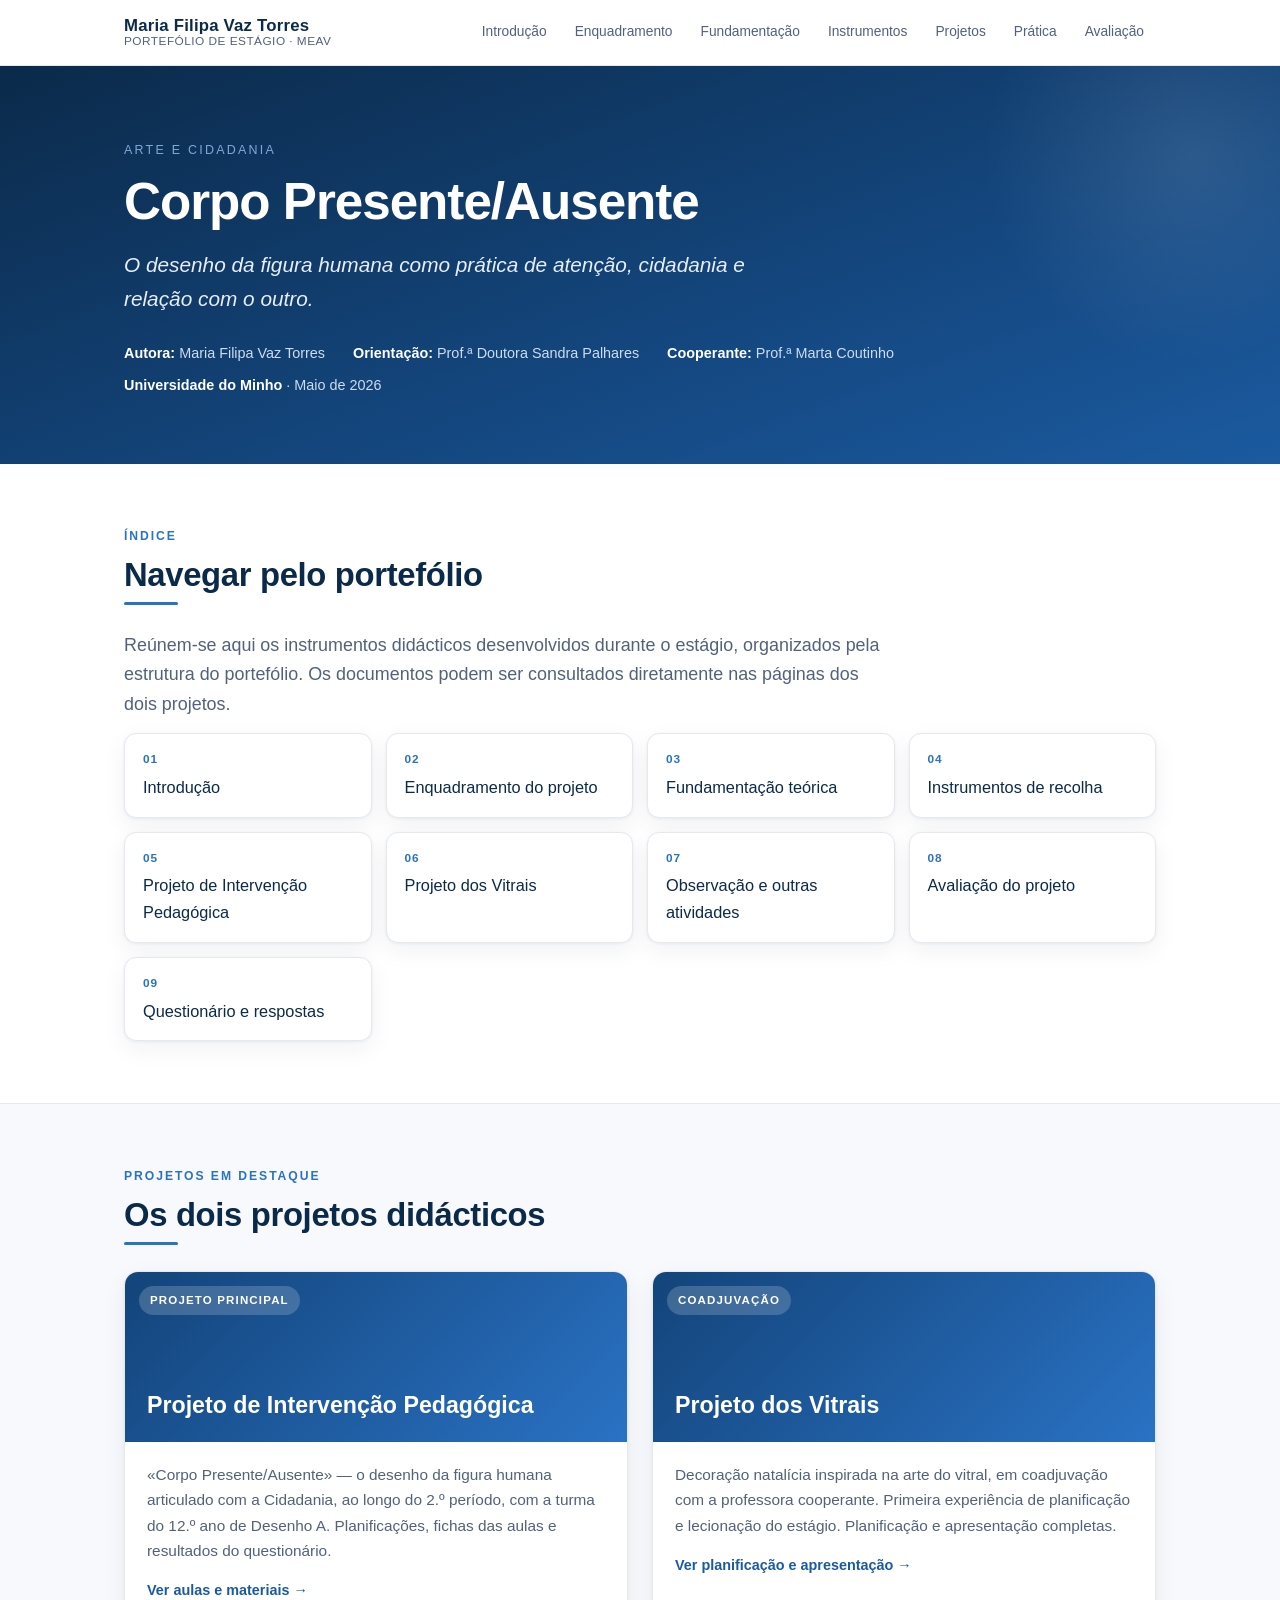
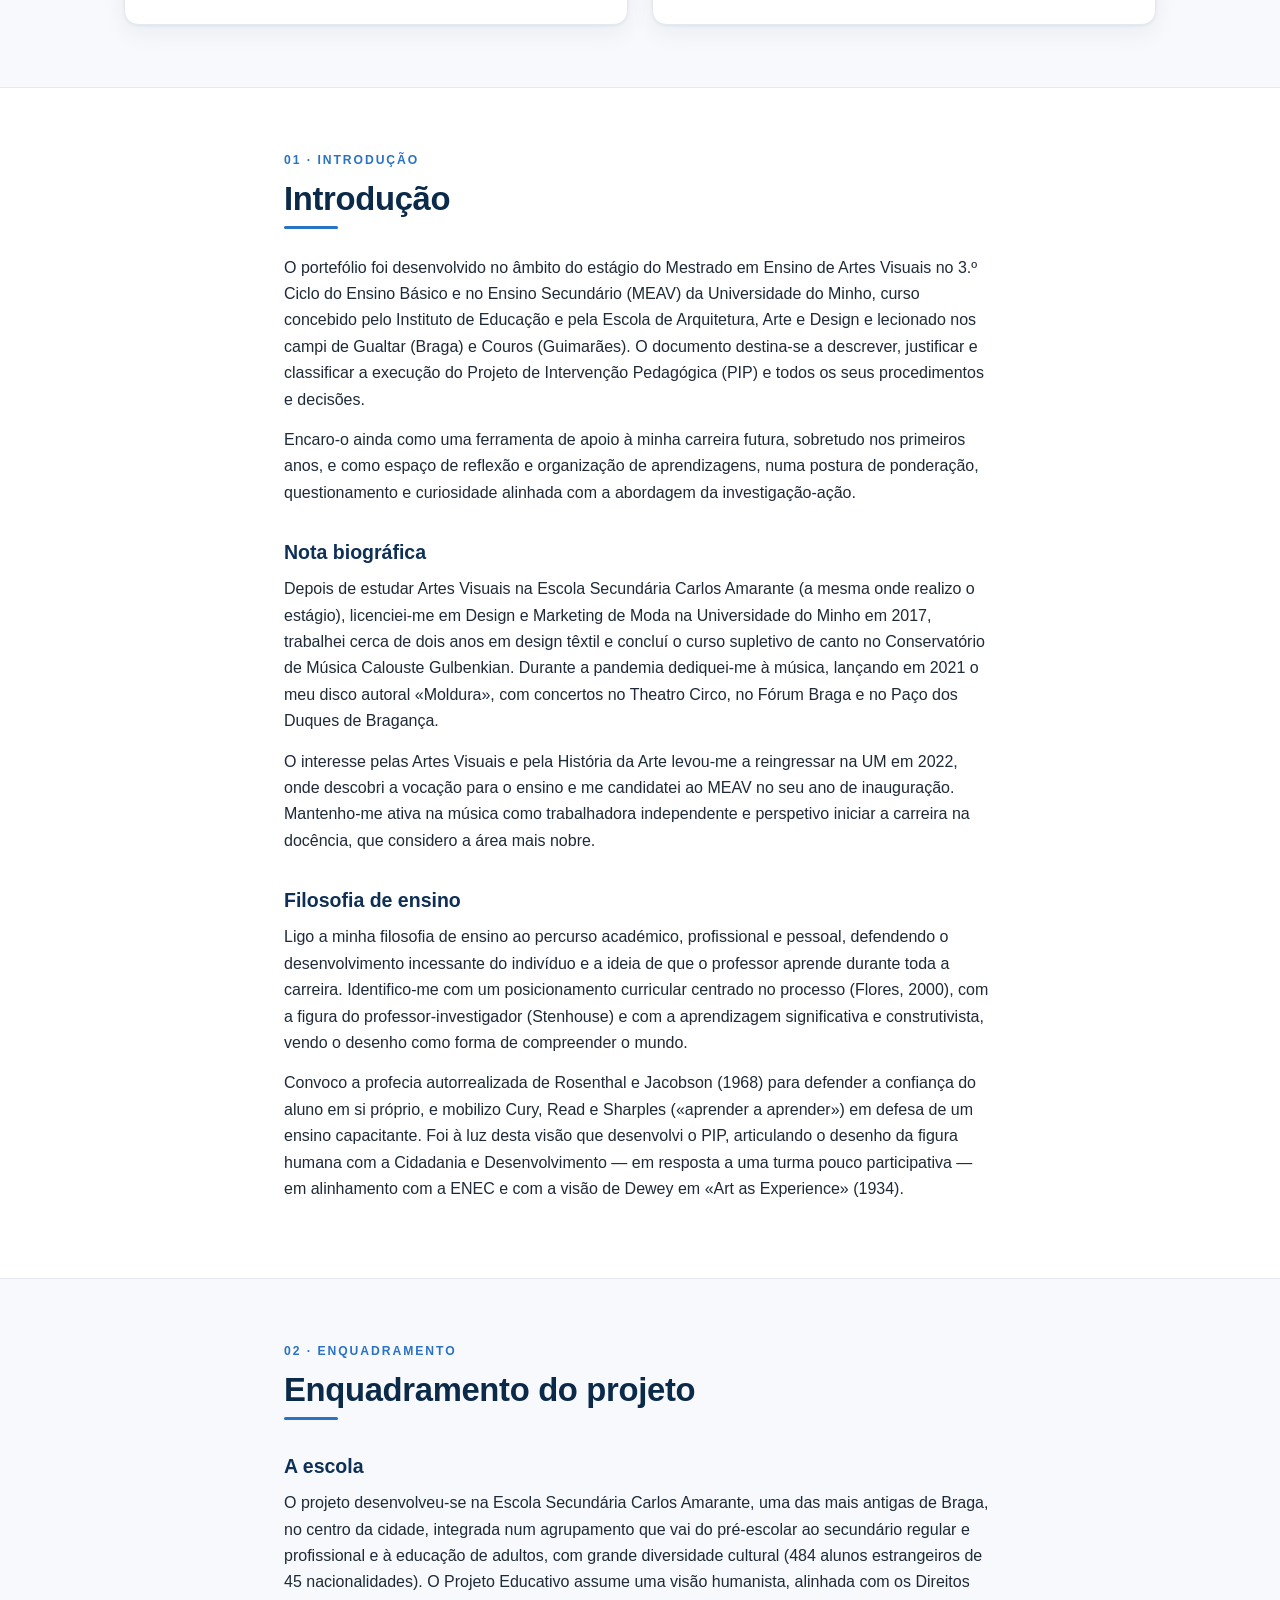
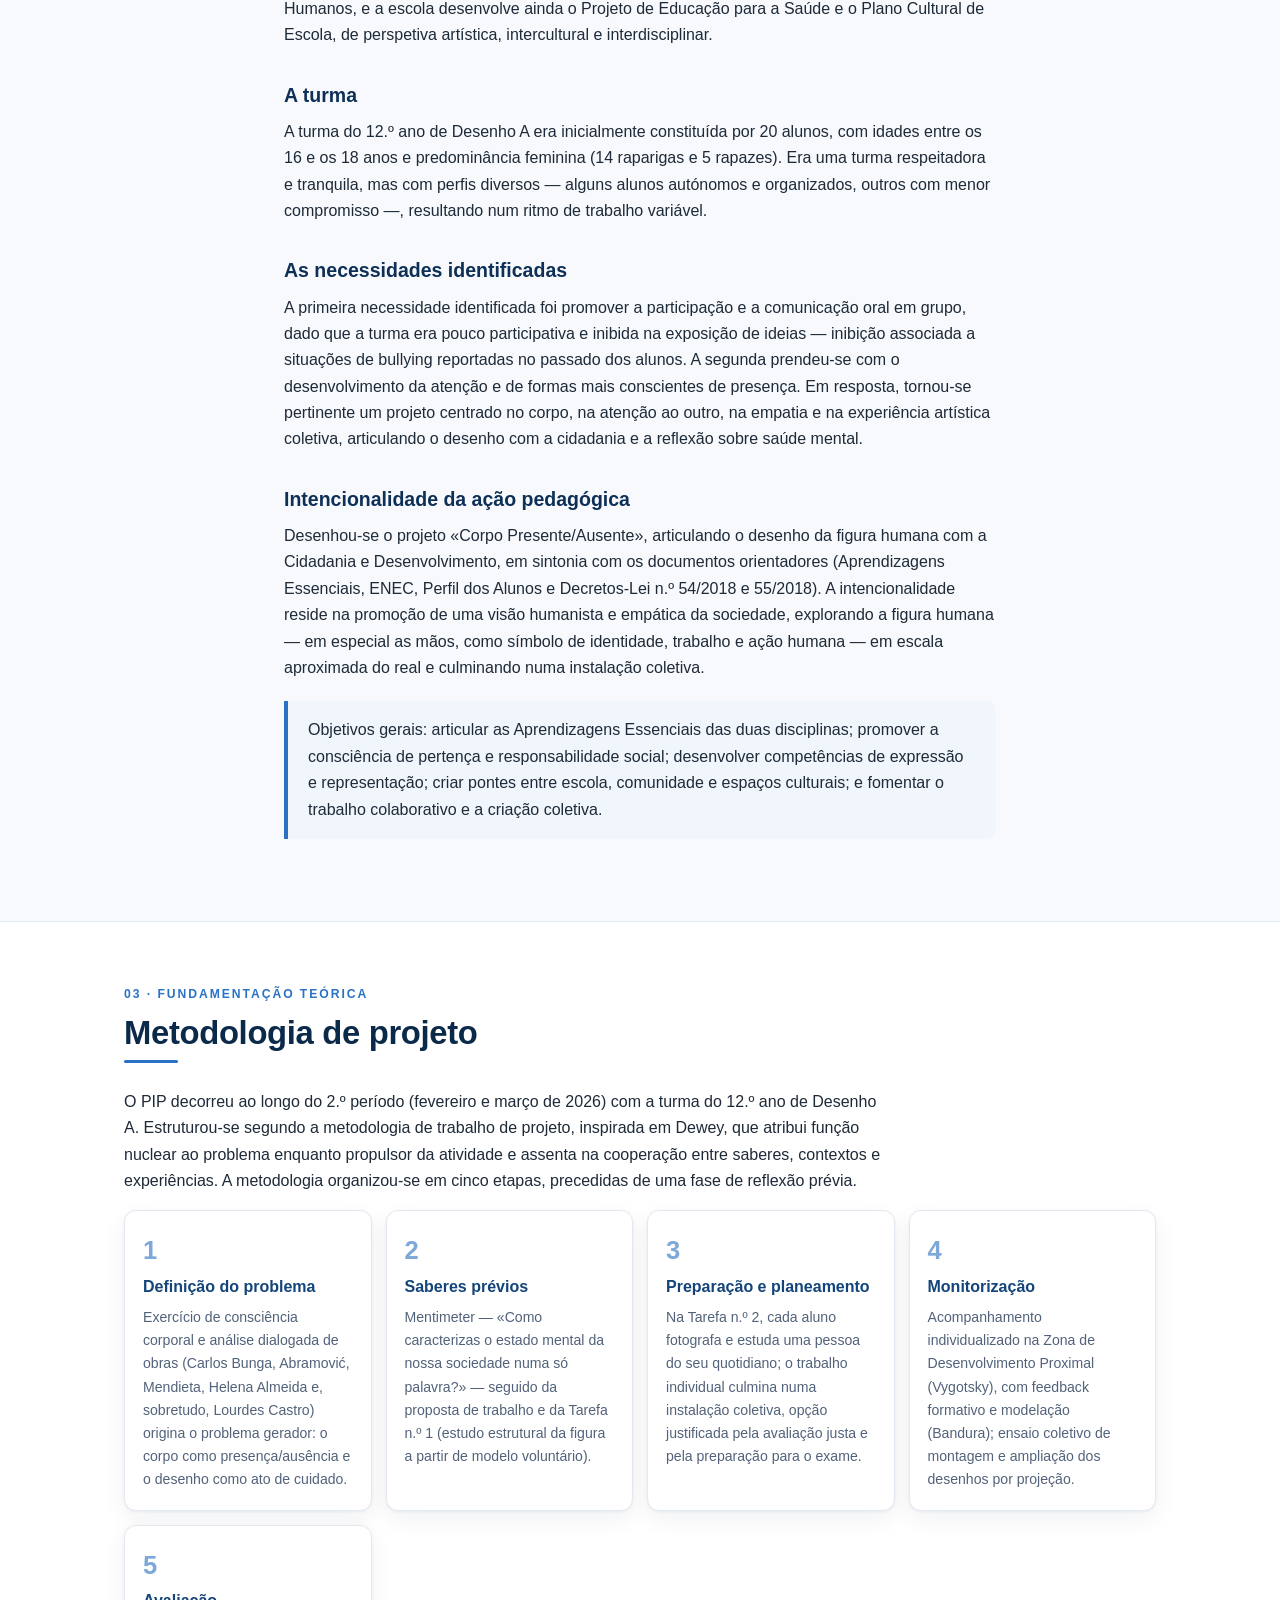
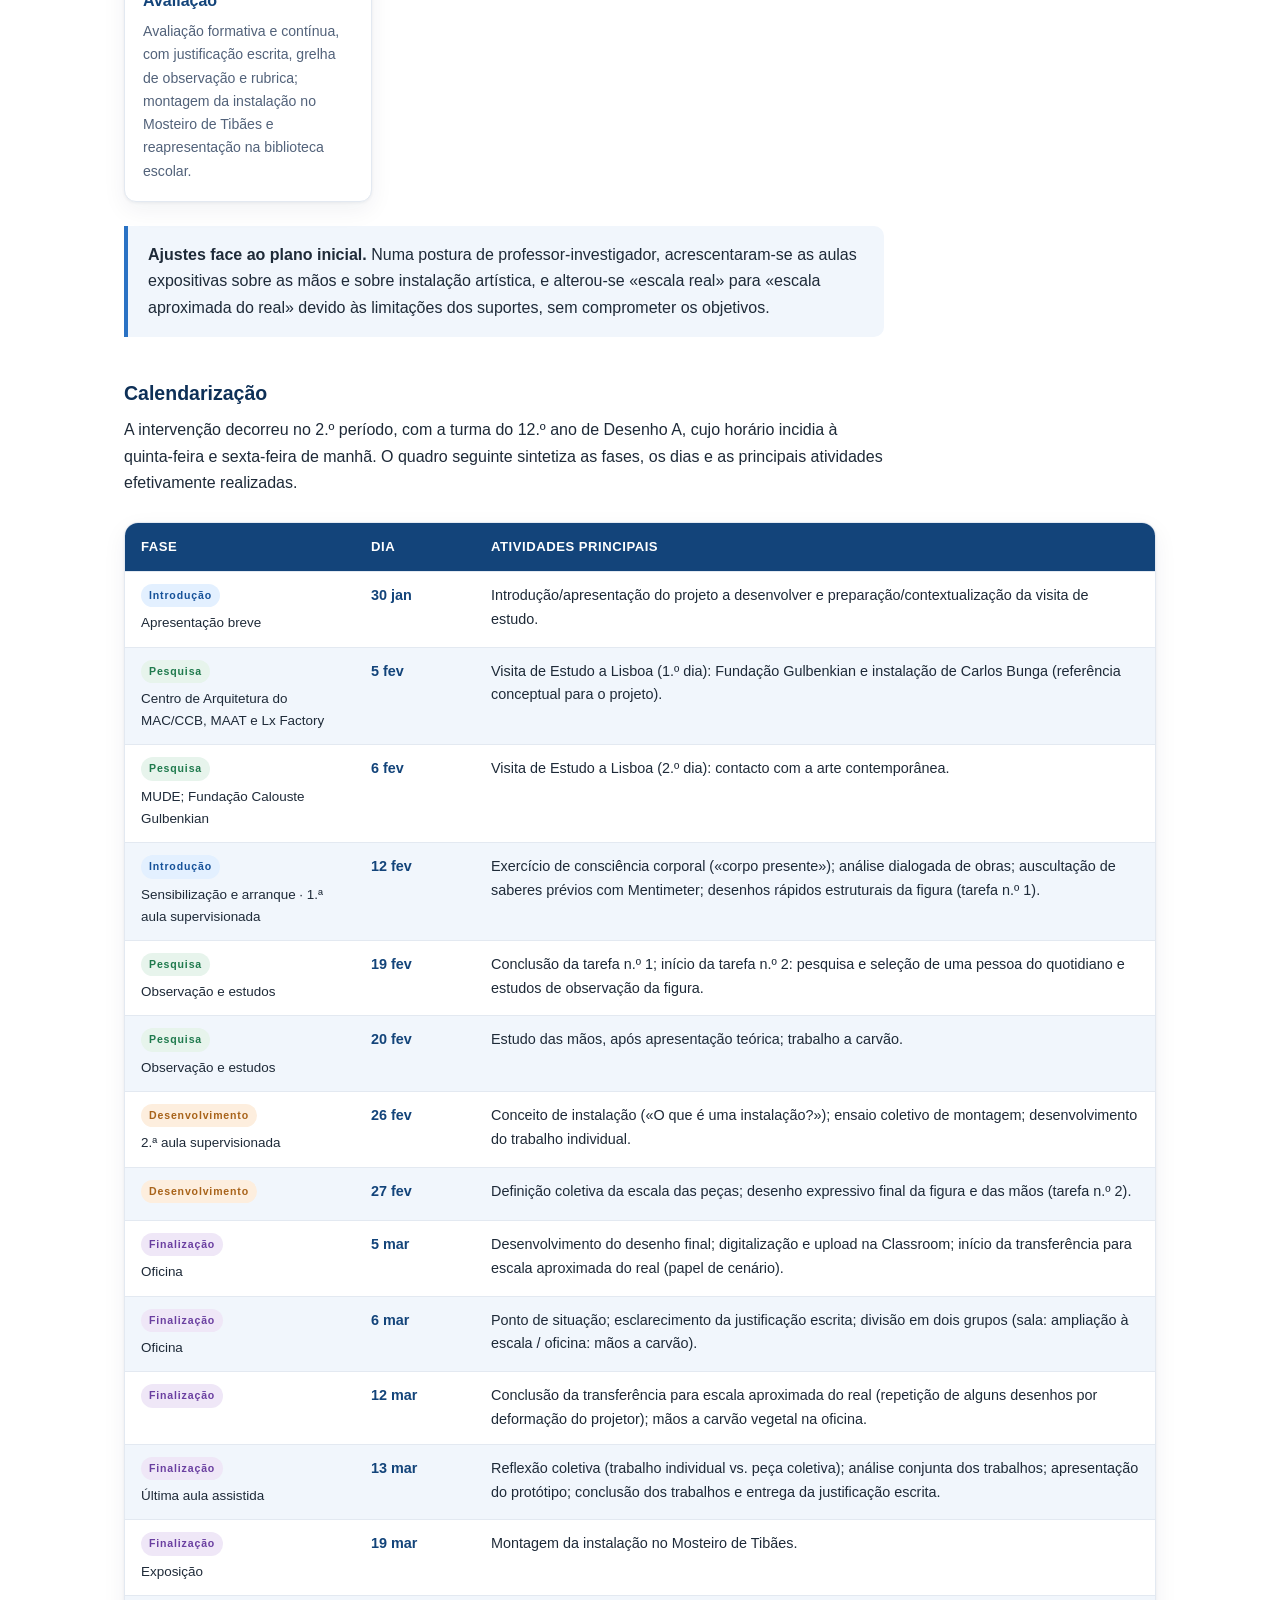
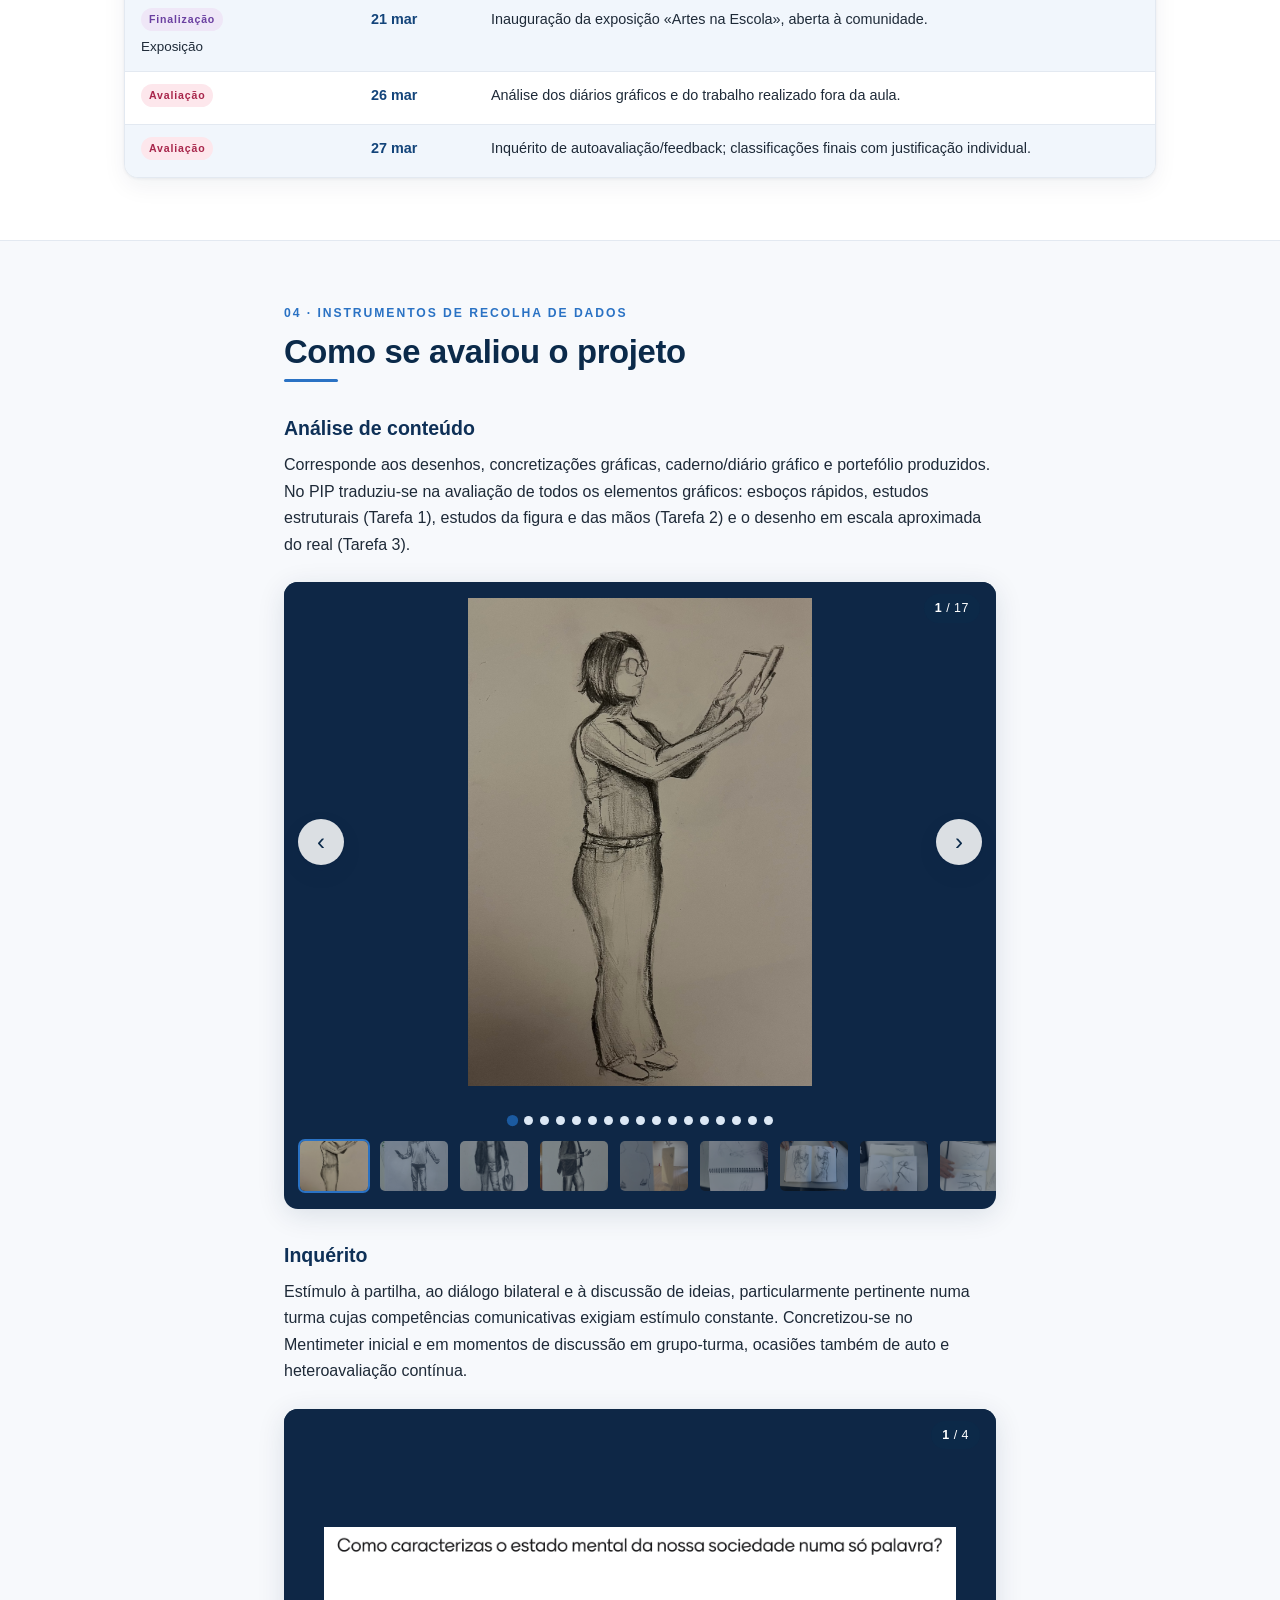
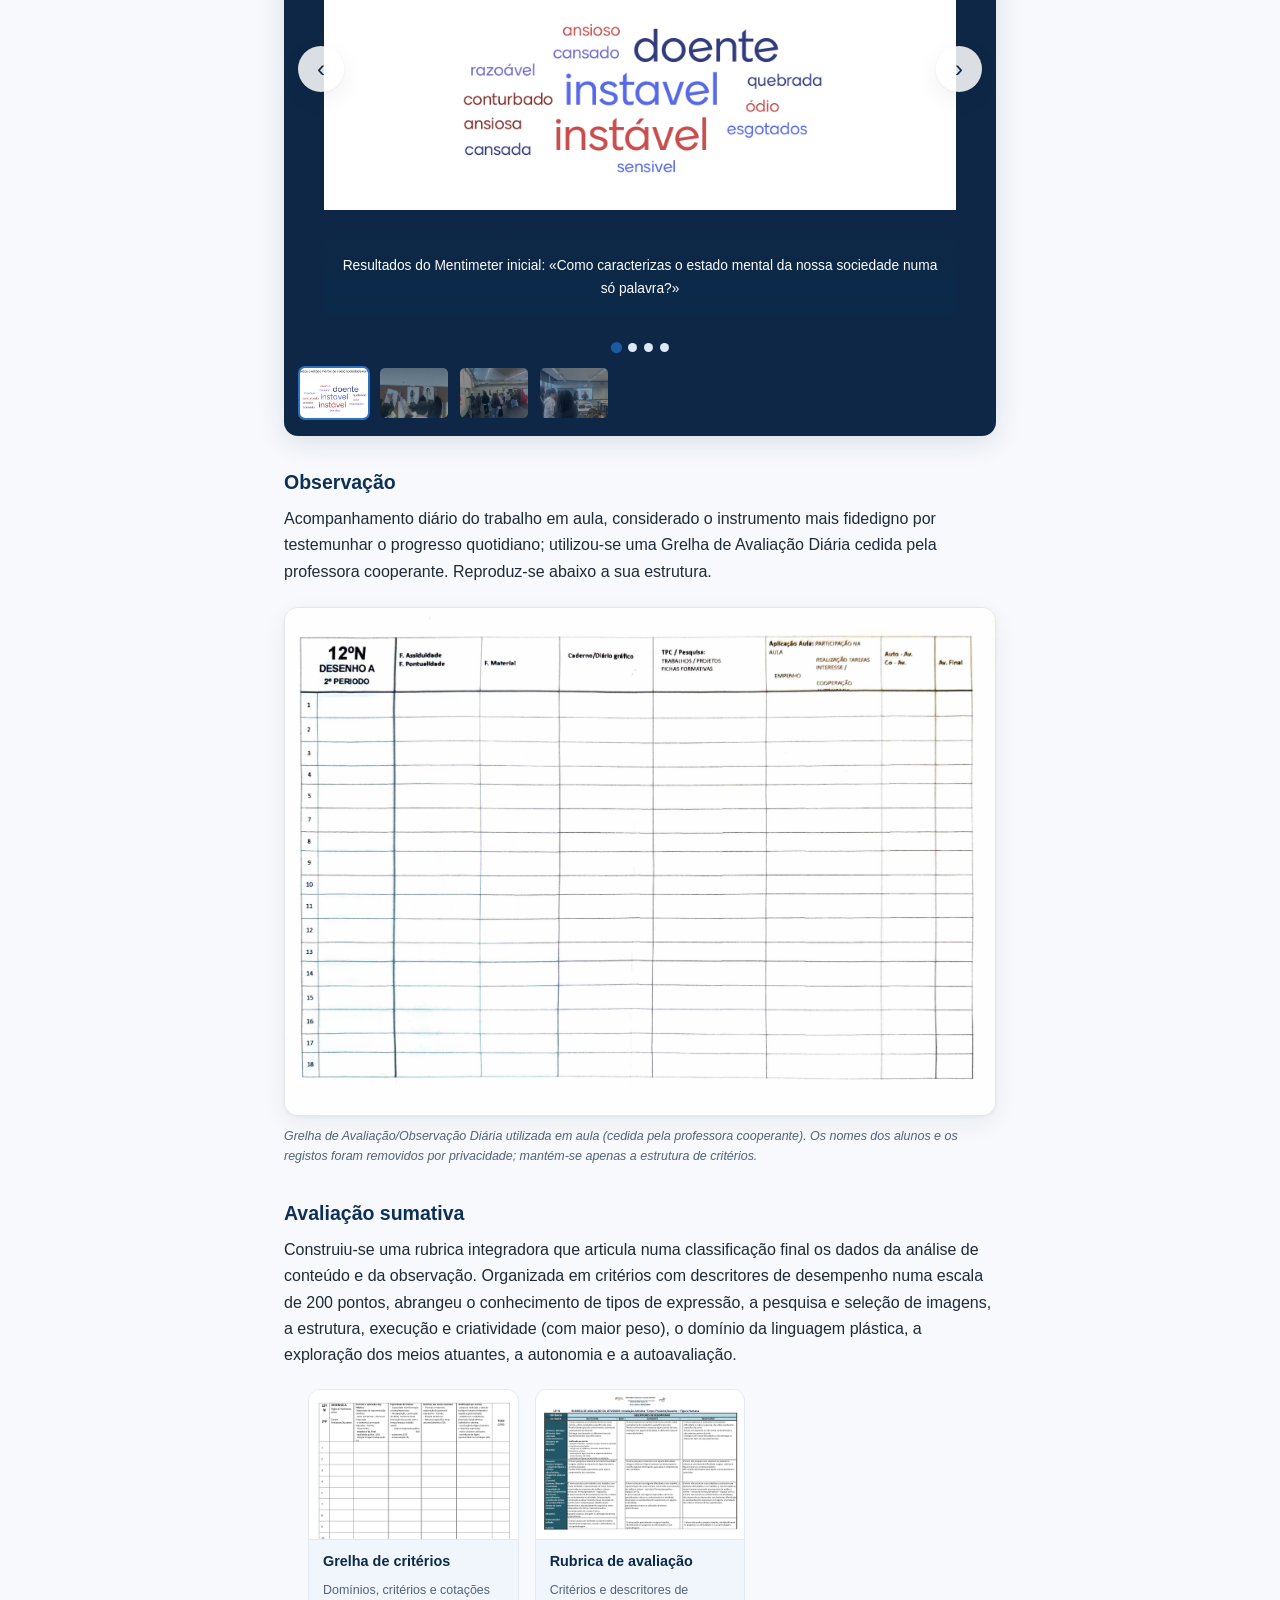
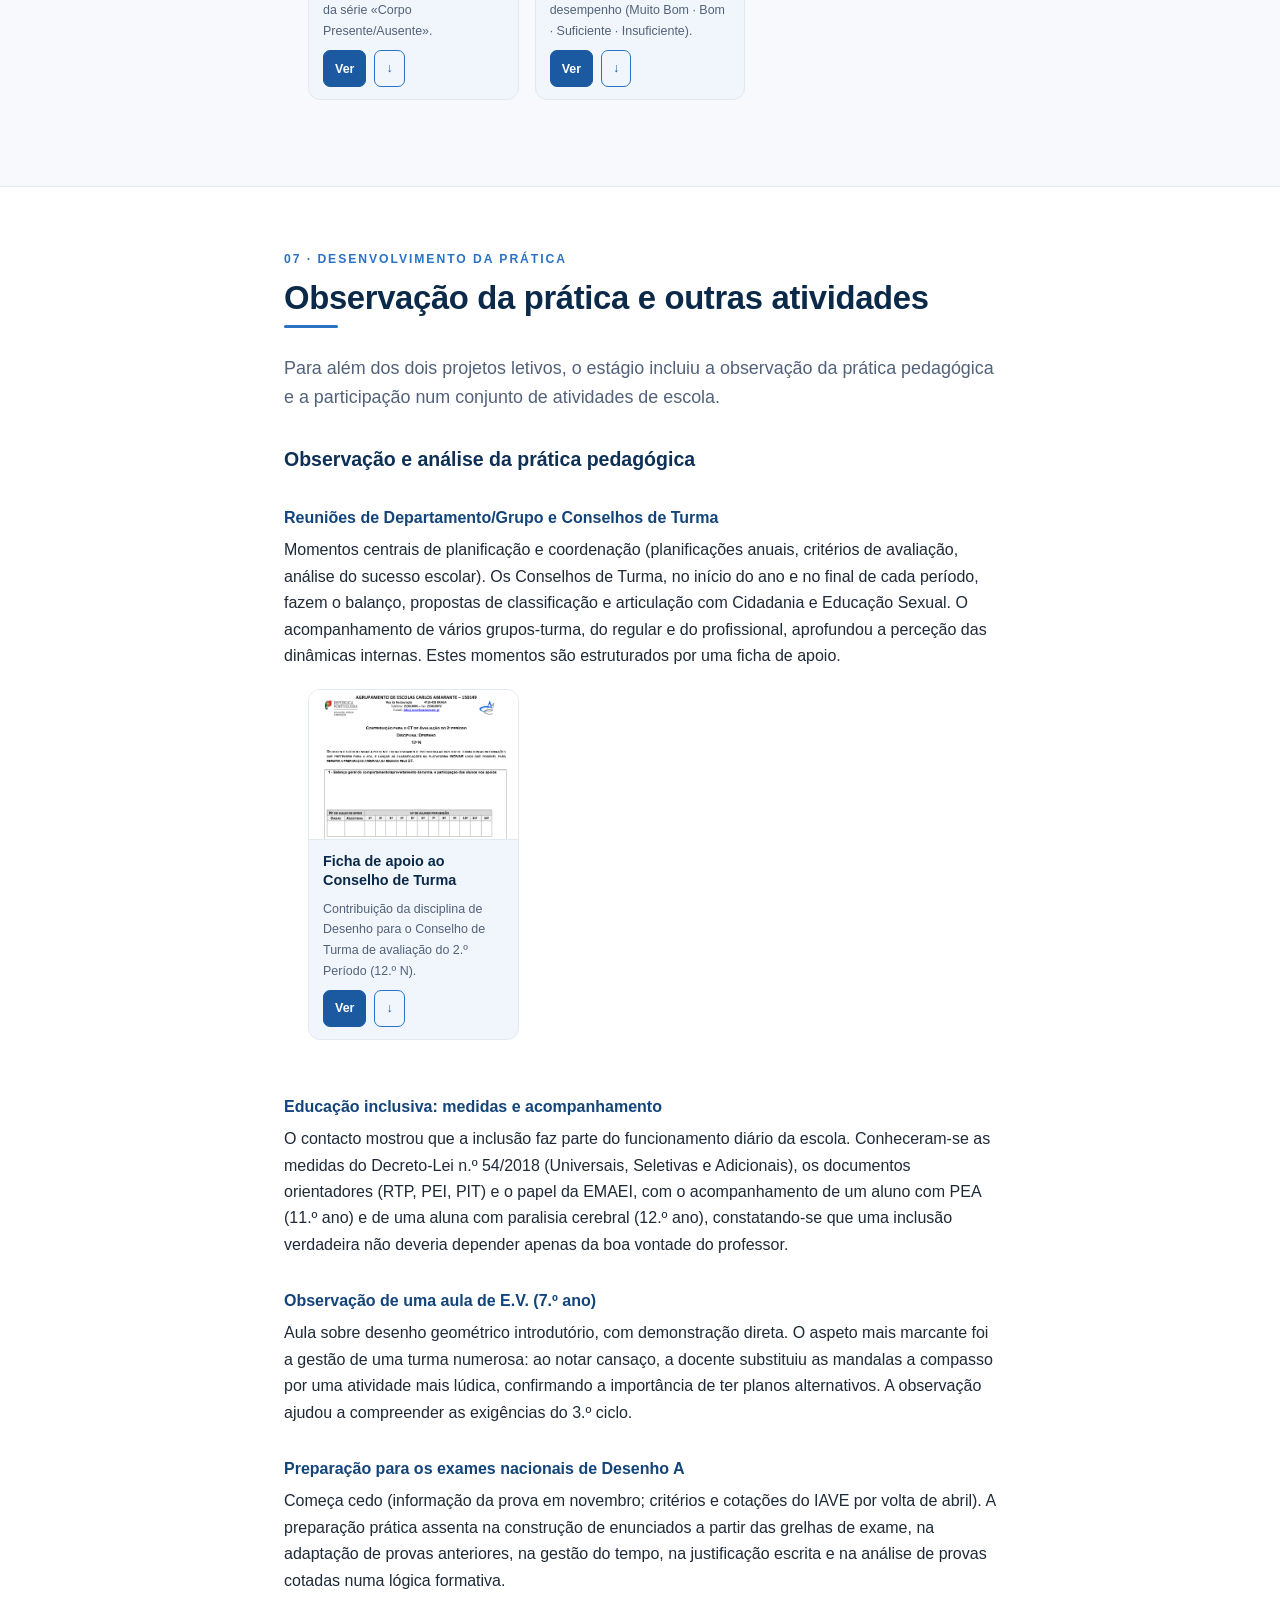
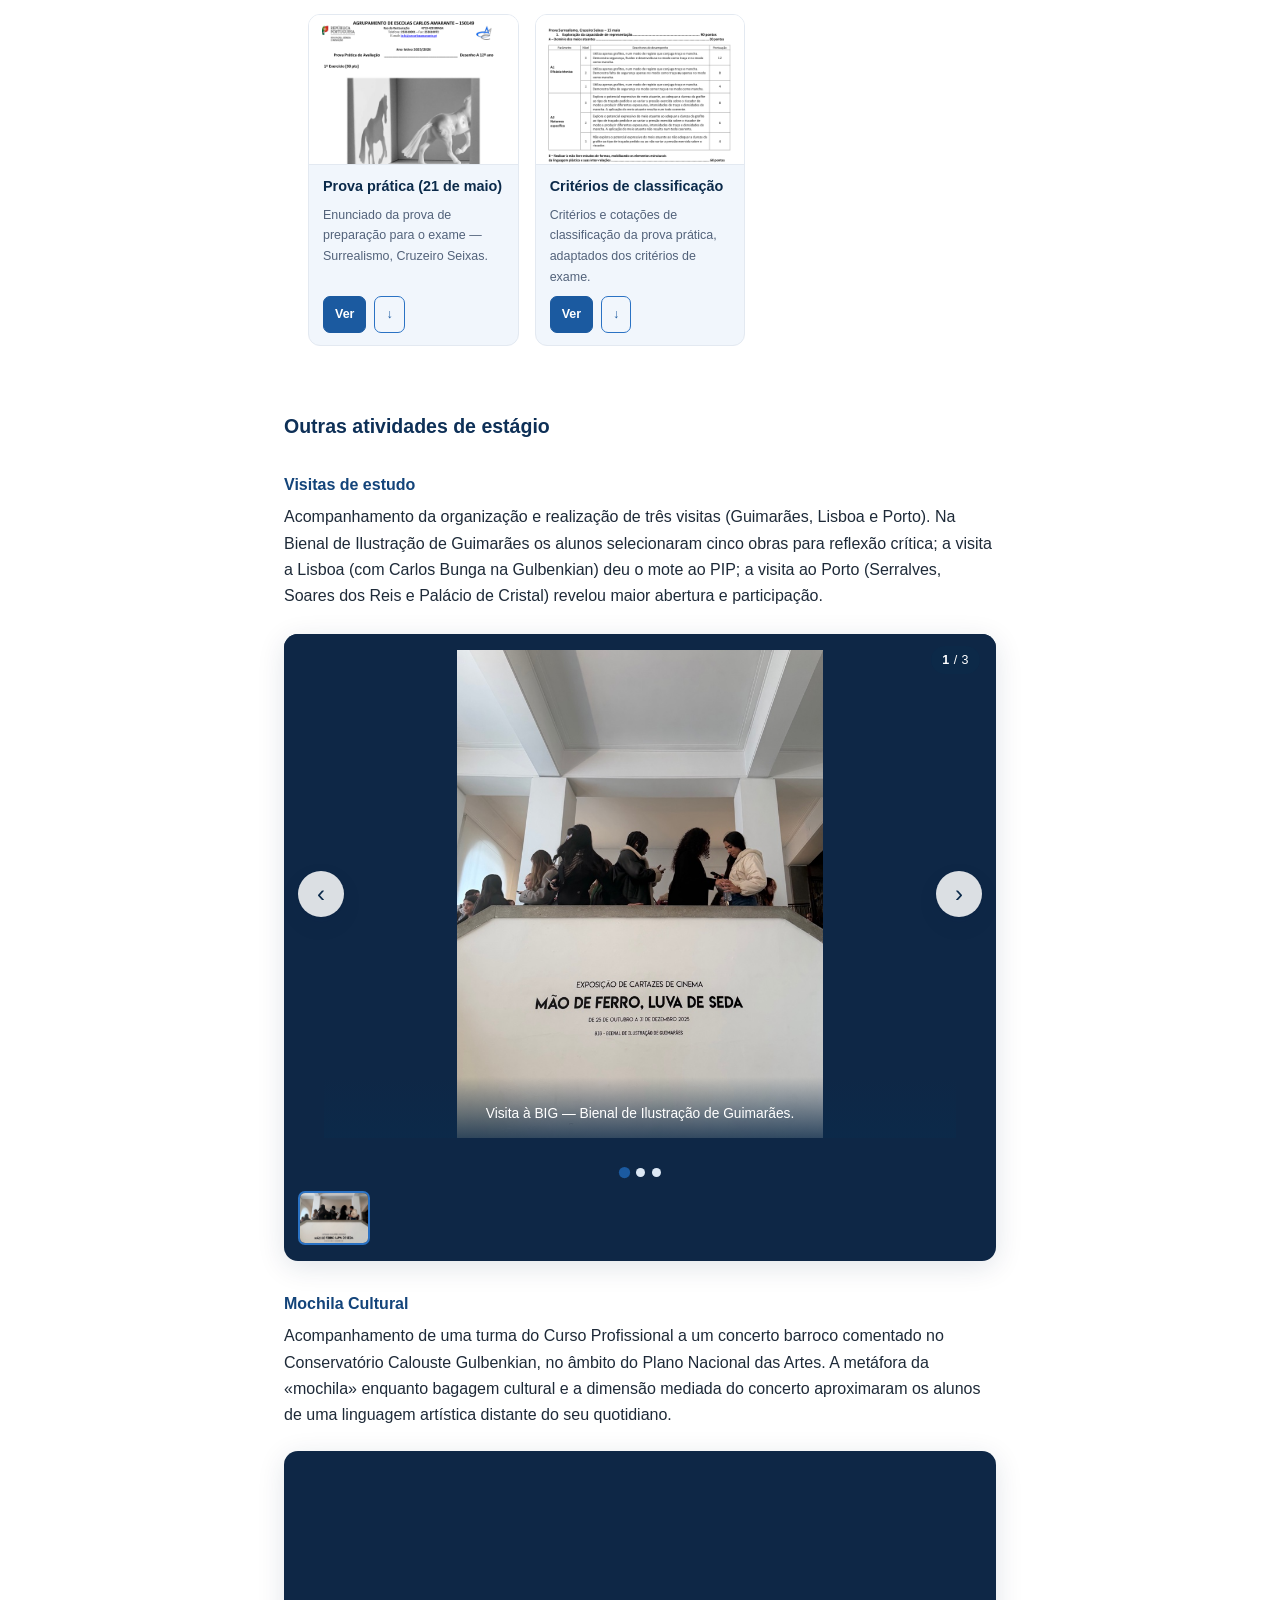
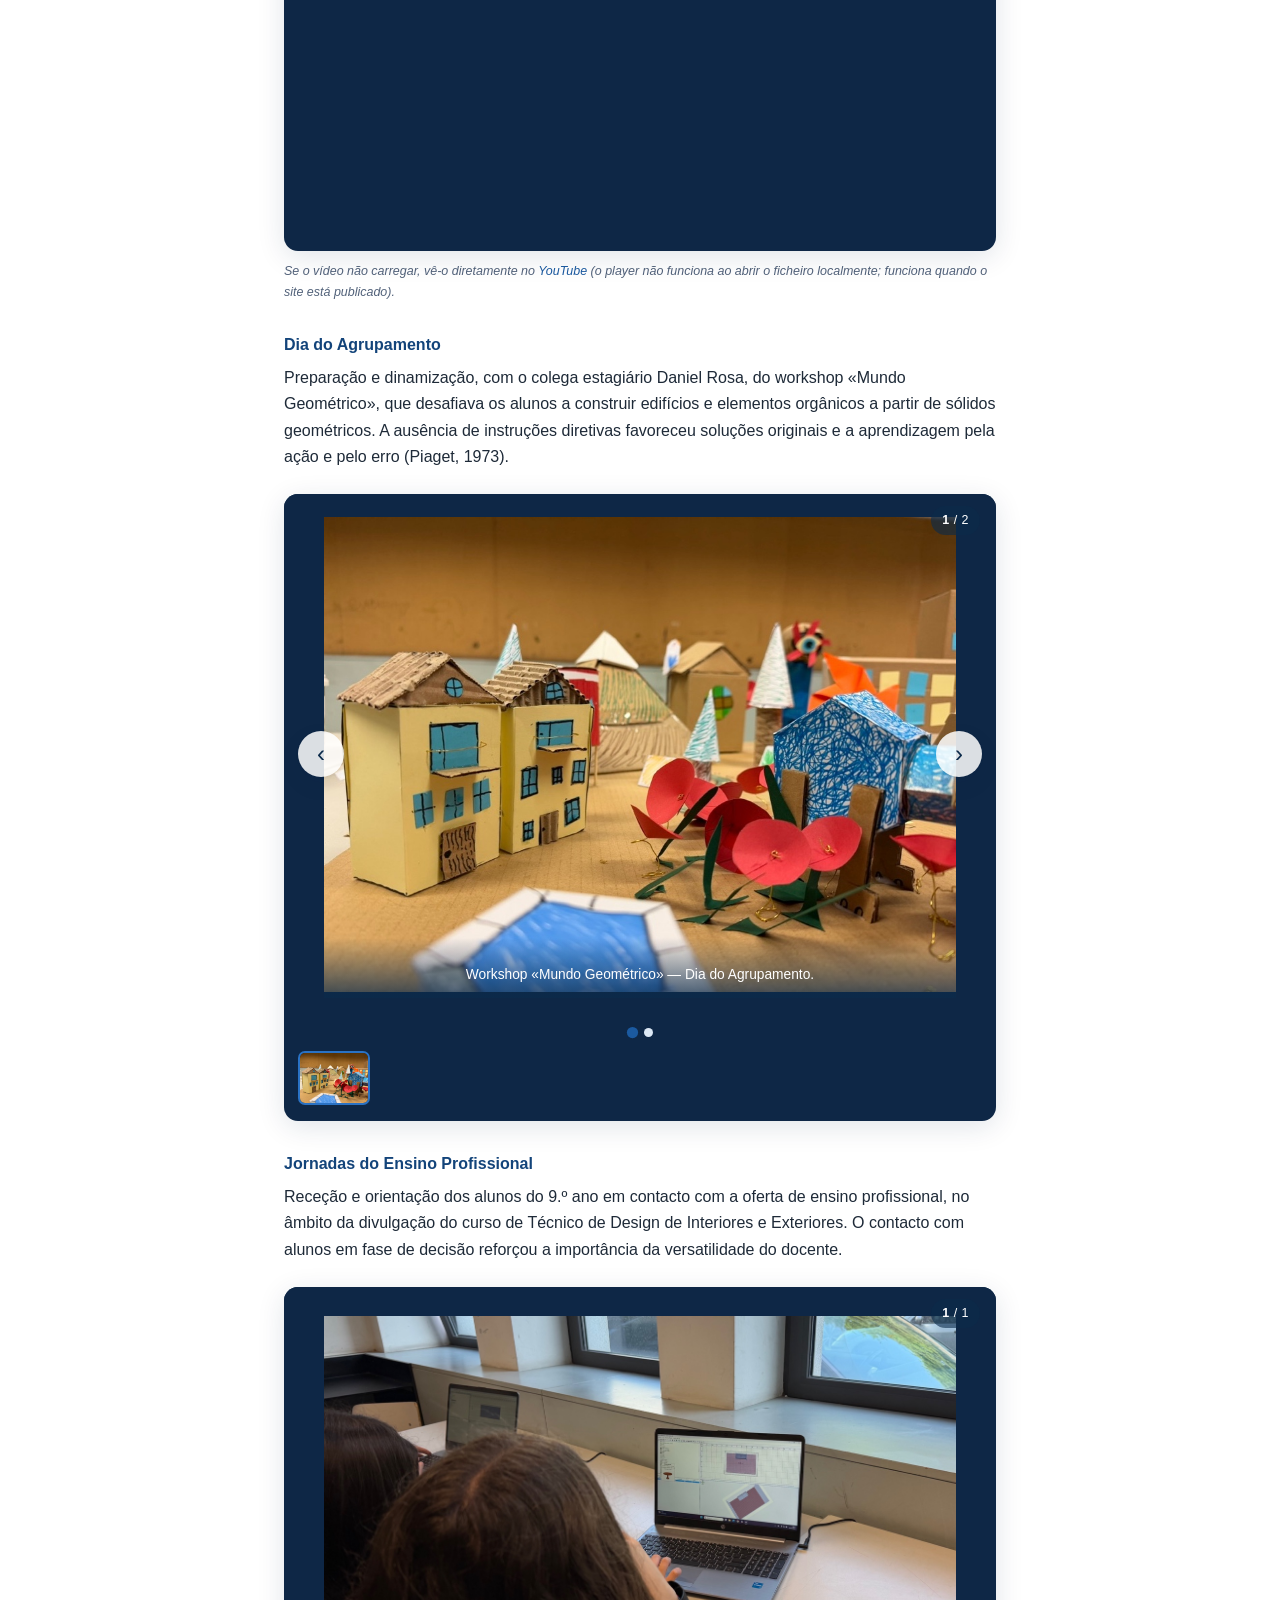
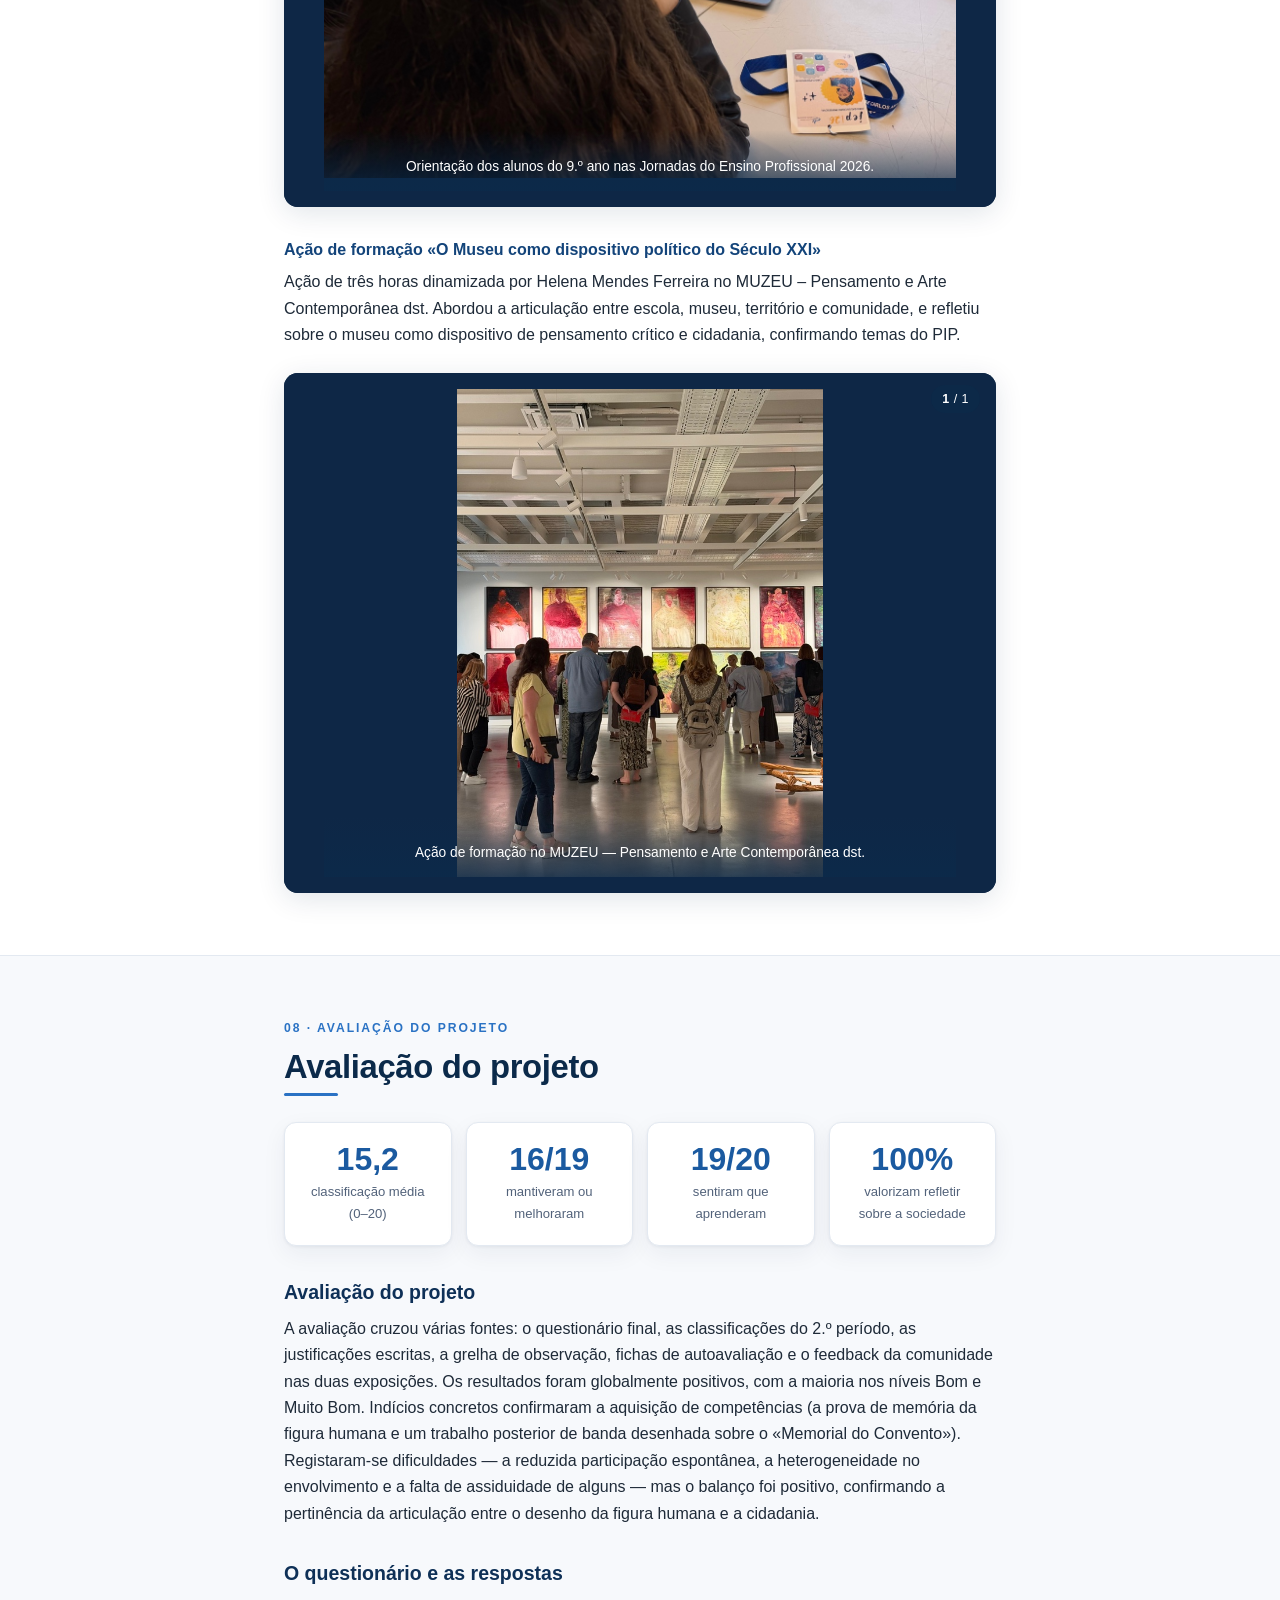
==== site/index.html @ 1b09dea4 "Portefólio de estágio — site estático inicial Site do portefólio «Corpo Presente/Ausente» (MEAV, Uni" ====
<!DOCTYPE html>
<html lang="pt">
<head>
<meta charset="UTF-8">
<meta name="viewport" content="width=device-width, initial-scale=1.0">
<title>Portefólio de Estágio — Maria Filipa Vaz Torres</title>
<meta name="description" content="Arte e Cidadania — Corpo Presente/Ausente. Portefólio de estágio do Mestrado em Ensino de Artes Visuais. Maria Filipa Vaz Torres, Universidade do Minho.">
<link rel="stylesheet" href="style.css">
</head>
<body>

<header class="topo">
  <div class="topo-inner">
    <a class="marca" href="index.html">
      <b>Maria Filipa Vaz Torres</b>
      <span>Portefólio de Estágio · MEAV</span>
    </a>
    <nav class="nav">
      <a href="#introducao">Introdução</a>
      <a href="#enquadramento">Enquadramento</a>
      <a href="#fundamentacao">Fundamentação</a>
      <a href="#instrumentos">Instrumentos</a>
      <a href="#projetos">Projetos</a>
      <a href="#pratica">Prática</a>
      <a href="#avaliacao">Avaliação</a>
    </nav>
  </div>
</header>

<!-- HERO -->
<div class="hero">
  <div class="wrap">
    <p class="eyebrow">Arte e Cidadania</p>
    <h1>Corpo Presente/Ausente</h1>
    <p class="sub">O desenho da figura humana como prática de atenção, cidadania e relação com o outro.</p>
    <div class="meta">
      <span><b>Autora:</b> Maria Filipa Vaz Torres</span>
      <span><b>Orientação:</b> Prof.ª Doutora Sandra Palhares</span>
      <span><b>Cooperante:</b> Prof.ª Marta Coutinho</span>
      <span><b>Universidade do Minho</b> · Maio de 2026</span>
    </div>
  </div>
</div>

<!-- ÍNDICE -->
<section class="bloco" id="topo-indice">
  <div class="wrap">
    <p class="kicker">Índice</p>
    <h2 class="titulo">Navegar pelo portefólio</h2>
    <div class="divisoria"></div>
    <p class="lead estreito">Reúnem-se aqui os instrumentos didácticos desenvolvidos durante o estágio, organizados pela estrutura do portefólio. Os documentos podem ser consultados diretamente nas páginas dos dois projetos.</p>
    <div class="indice">
      <a href="#introducao"><span class="n">01</span><span class="t">Introdução</span></a>
      <a href="#enquadramento"><span class="n">02</span><span class="t">Enquadramento do projeto</span></a>
      <a href="#fundamentacao"><span class="n">03</span><span class="t">Fundamentação teórica</span></a>
      <a href="#instrumentos"><span class="n">04</span><span class="t">Instrumentos de recolha</span></a>
      <a href="pip.html"><span class="n">05</span><span class="t">Projeto de Intervenção Pedagógica</span></a>
      <a href="vitrais.html"><span class="n">06</span><span class="t">Projeto dos Vitrais</span></a>
      <a href="#pratica"><span class="n">07</span><span class="t">Observação e outras atividades</span></a>
      <a href="#avaliacao"><span class="n">08</span><span class="t">Avaliação do projeto</span></a>
      <a href="questionario.html"><span class="n">09</span><span class="t">Questionário e respostas</span></a>
    </div>
  </div>
</section>

<!-- PROJETOS EM DESTAQUE -->
<section class="bloco" id="projetos">
  <div class="wrap">
    <p class="kicker">Projetos em destaque</p>
    <h2 class="titulo">Os dois projetos didácticos</h2>
    <div class="divisoria"></div>
    <div class="destaques">
      <a class="proj-card" href="pip.html">
        <div class="cap">
          <span class="tag">Projeto principal</span>
          <h3>Projeto de Intervenção Pedagógica</h3>
        </div>
        <div class="corpo">
          <p>«Corpo Presente/Ausente» — o desenho da figura humana articulado com a Cidadania, ao longo do 2.º período, com a turma do 12.º ano de Desenho A. Planificações, fichas das aulas e resultados do questionário.</p>
          <span class="vermais">Ver aulas e materiais →</span>
        </div>
      </a>
      <a class="proj-card" href="vitrais.html">
        <div class="cap">
          <span class="tag">Coadjuvação</span>
          <h3>Projeto dos Vitrais</h3>
        </div>
        <div class="corpo">
          <p>Decoração natalícia inspirada na arte do vitral, em coadjuvação com a professora cooperante. Primeira experiência de planificação e lecionação do estágio. Planificação e apresentação completas.</p>
          <span class="vermais">Ver planificação e apresentação →</span>
        </div>
      </a>
    </div>
  </div>
</section>

<!-- 01 INTRODUÇÃO -->
<section class="bloco" id="introducao">
  <div class="wrap estreito">
    <p class="kicker">01 · Introdução</p>
    <h2 class="titulo">Introdução</h2>
    <div class="divisoria"></div>
    <p>O portefólio foi desenvolvido no âmbito do estágio do Mestrado em Ensino de Artes Visuais no 3.º Ciclo do Ensino Básico e no Ensino Secundário (MEAV) da Universidade do Minho, curso concebido pelo Instituto de Educação e pela Escola de Arquitetura, Arte e Design e lecionado nos campi de Gualtar (Braga) e Couros (Guimarães). O documento destina-se a descrever, justificar e classificar a execução do Projeto de Intervenção Pedagógica (PIP) e todos os seus procedimentos e decisões.</p>
    <p>Encaro-o ainda como uma ferramenta de apoio à minha carreira futura, sobretudo nos primeiros anos, e como espaço de reflexão e organização de aprendizagens, numa postura de ponderação, questionamento e curiosidade alinhada com a abordagem da investigação-ação.</p>

    <div class="subseccao">
      <h3 id="nota-biografica">Nota biográfica</h3>
      <p>Depois de estudar Artes Visuais na Escola Secundária Carlos Amarante (a mesma onde realizo o estágio), licenciei-me em Design e Marketing de Moda na Universidade do Minho em 2017, trabalhei cerca de dois anos em design têxtil e concluí o curso supletivo de canto no Conservatório de Música Calouste Gulbenkian. Durante a pandemia dediquei-me à música, lançando em 2021 o meu disco autoral «Moldura», com concertos no Theatro Circo, no Fórum Braga e no Paço dos Duques de Bragança.</p>
      <p>O interesse pelas Artes Visuais e pela História da Arte levou-me a reingressar na UM em 2022, onde descobri a vocação para o ensino e me candidatei ao MEAV no seu ano de inauguração. Mantenho-me ativa na música como trabalhadora independente e perspetivo iniciar a carreira na docência, que considero a área mais nobre.</p>
    </div>

    <div class="subseccao">
      <h3 id="filosofia-ensino">Filosofia de ensino</h3>
      <p>Ligo a minha filosofia de ensino ao percurso académico, profissional e pessoal, defendendo o desenvolvimento incessante do indivíduo e a ideia de que o professor aprende durante toda a carreira. Identifico-me com um posicionamento curricular centrado no processo (Flores, 2000), com a figura do professor-investigador (Stenhouse) e com a aprendizagem significativa e construtivista, vendo o desenho como forma de compreender o mundo.</p>
      <p>Convoco a profecia autorrealizada de Rosenthal e Jacobson (1968) para defender a confiança do aluno em si próprio, e mobilizo Cury, Read e Sharples («aprender a aprender») em defesa de um ensino capacitante. Foi à luz desta visão que desenvolvi o PIP, articulando o desenho da figura humana com a Cidadania e Desenvolvimento — em resposta a uma turma pouco participativa — em alinhamento com a ENEC e com a visão de Dewey em «Art as Experience» (1934).</p>
    </div>
  </div>
</section>

<!-- 02 ENQUADRAMENTO -->
<section class="bloco" id="enquadramento">
  <div class="wrap estreito">
    <p class="kicker">02 · Enquadramento</p>
    <h2 class="titulo">Enquadramento do projeto</h2>
    <div class="divisoria"></div>

    <div class="subseccao">
      <h3 id="a-escola">A escola</h3>
      <p>O projeto desenvolveu-se na Escola Secundária Carlos Amarante, uma das mais antigas de Braga, no centro da cidade, integrada num agrupamento que vai do pré-escolar ao secundário regular e profissional e à educação de adultos, com grande diversidade cultural (484 alunos estrangeiros de 45 nacionalidades). O Projeto Educativo assume uma visão humanista, alinhada com os Direitos Humanos, e a escola desenvolve ainda o Projeto de Educação para a Saúde e o Plano Cultural de Escola, de perspetiva artística, intercultural e interdisciplinar.</p>
    </div>

    <div class="subseccao">
      <h3 id="a-turma">A turma</h3>
      <p>A turma do 12.º ano de Desenho A era inicialmente constituída por 20 alunos, com idades entre os 16 e os 18 anos e predominância feminina (14 raparigas e 5 rapazes). Era uma turma respeitadora e tranquila, mas com perfis diversos — alguns alunos autónomos e organizados, outros com menor compromisso —, resultando num ritmo de trabalho variável.</p>
    </div>

    <div class="subseccao">
      <h3 id="necessidades">As necessidades identificadas</h3>
      <p>A primeira necessidade identificada foi promover a participação e a comunicação oral em grupo, dado que a turma era pouco participativa e inibida na exposição de ideias — inibição associada a situações de bullying reportadas no passado dos alunos. A segunda prendeu-se com o desenvolvimento da atenção e de formas mais conscientes de presença. Em resposta, tornou-se pertinente um projeto centrado no corpo, na atenção ao outro, na empatia e na experiência artística coletiva, articulando o desenho com a cidadania e a reflexão sobre saúde mental.</p>
    </div>

    <div class="subseccao">
      <h3 id="intencionalidade">Intencionalidade da ação pedagógica</h3>
      <p>Desenhou-se o projeto «Corpo Presente/Ausente», articulando o desenho da figura humana com a Cidadania e Desenvolvimento, em sintonia com os documentos orientadores (Aprendizagens Essenciais, ENEC, Perfil dos Alunos e Decretos-Lei n.º 54/2018 e 55/2018). A intencionalidade reside na promoção de uma visão humanista e empática da sociedade, explorando a figura humana — em especial as mãos, como símbolo de identidade, trabalho e ação humana — em escala aproximada do real e culminando numa instalação coletiva.</p>
      <div class="callout">Objetivos gerais: articular as Aprendizagens Essenciais das duas disciplinas; promover a consciência de pertença e responsabilidade social; desenvolver competências de expressão e representação; criar pontes entre escola, comunidade e espaços culturais; e fomentar o trabalho colaborativo e a criação coletiva.</div>
    </div>
  </div>
</section>

<!-- 03 FUNDAMENTAÇÃO -->
<section class="bloco" id="fundamentacao">
  <div class="wrap">
    <p class="kicker">03 · Fundamentação teórica</p>
    <h2 class="titulo">Metodologia de projeto</h2>
    <div class="divisoria"></div>
    <p class="estreito">O PIP decorreu ao longo do 2.º período (fevereiro e março de 2026) com a turma do 12.º ano de Desenho A. Estruturou-se segundo a metodologia de trabalho de projeto, inspirada em Dewey, que atribui função nuclear ao problema enquanto propulsor da atividade e assenta na cooperação entre saberes, contextos e experiências. A metodologia organizou-se em cinco etapas, precedidas de uma fase de reflexão prévia.</p>
    <div class="fases">
      <div class="fase"><div class="ord">1</div><h4>Definição do problema</h4><p>Exercício de consciência corporal e análise dialogada de obras (Carlos Bunga, Abramović, Mendieta, Helena Almeida e, sobretudo, Lourdes Castro) origina o problema gerador: o corpo como presença/ausência e o desenho como ato de cuidado.</p></div>
      <div class="fase"><div class="ord">2</div><h4>Saberes prévios</h4><p>Mentimeter — «Como caracterizas o estado mental da nossa sociedade numa só palavra?» — seguido da proposta de trabalho e da Tarefa n.º 1 (estudo estrutural da figura a partir de modelo voluntário).</p></div>
      <div class="fase"><div class="ord">3</div><h4>Preparação e planeamento</h4><p>Na Tarefa n.º 2, cada aluno fotografa e estuda uma pessoa do seu quotidiano; o trabalho individual culmina numa instalação coletiva, opção justificada pela avaliação justa e pela preparação para o exame.</p></div>
      <div class="fase"><div class="ord">4</div><h4>Monitorização</h4><p>Acompanhamento individualizado na Zona de Desenvolvimento Proximal (Vygotsky), com feedback formativo e modelação (Bandura); ensaio coletivo de montagem e ampliação dos desenhos por projeção.</p></div>
      <div class="fase"><div class="ord">5</div><h4>Avaliação</h4><p>Avaliação formativa e contínua, com justificação escrita, grelha de observação e rubrica; montagem da instalação no Mosteiro de Tibães e reapresentação na biblioteca escolar.</p></div>
    </div>
    <div class="callout estreito" style="margin-top:24px"><b>Ajustes face ao plano inicial.</b> Numa postura de professor-investigador, acrescentaram-se as aulas expositivas sobre as mãos e sobre instalação artística, e alterou-se «escala real» para «escala aproximada do real» devido às limitações dos suportes, sem comprometer os objetivos.</div>

    <h3 style="margin-top:40px">Calendarização</h3>
    <p class="estreito">A intervenção decorreu no 2.º período, com a turma do 12.º ano de Desenho A, cujo horário incidia à quinta-feira e sexta-feira de manhã. O quadro seguinte sintetiza as fases, os dias e as principais atividades efetivamente realizadas.</p>
    <div class="tabela-cal">
      <table class="cal">
        <thead>
          <tr><th>Fase</th><th>Dia</th><th>Atividades principais</th></tr>
        </thead>
        <tbody>
          <tr>
            <td class="fase-cel"><span class="cal-tag introducao">Introdução</span><span class="cal-fase-nome">Apresentação breve</span></td>
            <td class="dia">30 jan</td>
            <td>Introdução/apresentação do projeto a desenvolver e preparação/contextualização da visita de estudo.</td>
          </tr>
          <tr>
            <td class="fase-cel"><span class="cal-tag pesquisa">Pesquisa</span><span class="cal-fase-nome">Centro de Arquitetura do MAC/CCB, MAAT e Lx Factory</span></td>
            <td class="dia">5 fev</td>
            <td>Visita de Estudo a Lisboa (1.º dia): Fundação Gulbenkian e instalação de Carlos Bunga (referência conceptual para o projeto).</td>
          </tr>
          <tr>
            <td class="fase-cel"><span class="cal-tag pesquisa">Pesquisa</span><span class="cal-fase-nome">MUDE; Fundação Calouste Gulbenkian</span></td>
            <td class="dia">6 fev</td>
            <td>Visita de Estudo a Lisboa (2.º dia): contacto com a arte contemporânea.</td>
          </tr>
          <tr>
            <td class="fase-cel"><span class="cal-tag introducao">Introdução</span><span class="cal-fase-nome">Sensibilização e arranque · 1.ª aula supervisionada</span></td>
            <td class="dia">12 fev</td>
            <td>Exercício de consciência corporal («corpo presente»); análise dialogada de obras; auscultação de saberes prévios com Mentimeter; desenhos rápidos estruturais da figura (tarefa n.º 1).</td>
          </tr>
          <tr>
            <td class="fase-cel"><span class="cal-tag pesquisa">Pesquisa</span><span class="cal-fase-nome">Observação e estudos</span></td>
            <td class="dia">19 fev</td>
            <td>Conclusão da tarefa n.º 1; início da tarefa n.º 2: pesquisa e seleção de uma pessoa do quotidiano e estudos de observação da figura.</td>
          </tr>
          <tr>
            <td class="fase-cel"><span class="cal-tag pesquisa">Pesquisa</span><span class="cal-fase-nome">Observação e estudos</span></td>
            <td class="dia">20 fev</td>
            <td>Estudo das mãos, após apresentação teórica; trabalho a carvão.</td>
          </tr>
          <tr>
            <td class="fase-cel"><span class="cal-tag desenvolvimento">Desenvolvimento</span><span class="cal-fase-nome">2.ª aula supervisionada</span></td>
            <td class="dia">26 fev</td>
            <td>Conceito de instalação («O que é uma instalação?»); ensaio coletivo de montagem; desenvolvimento do trabalho individual.</td>
          </tr>
          <tr>
            <td class="fase-cel"><span class="cal-tag desenvolvimento">Desenvolvimento</span></td>
            <td class="dia">27 fev</td>
            <td>Definição coletiva da escala das peças; desenho expressivo final da figura e das mãos (tarefa n.º 2).</td>
          </tr>
          <tr>
            <td class="fase-cel"><span class="cal-tag finalizacao">Finalização</span><span class="cal-fase-nome">Oficina</span></td>
            <td class="dia">5 mar</td>
            <td>Desenvolvimento do desenho final; digitalização e upload na Classroom; início da transferência para escala aproximada do real (papel de cenário).</td>
          </tr>
          <tr>
            <td class="fase-cel"><span class="cal-tag finalizacao">Finalização</span><span class="cal-fase-nome">Oficina</span></td>
            <td class="dia">6 mar</td>
            <td>Ponto de situação; esclarecimento da justificação escrita; divisão em dois grupos (sala: ampliação à escala / oficina: mãos a carvão).</td>
          </tr>
          <tr>
            <td class="fase-cel"><span class="cal-tag finalizacao">Finalização</span></td>
            <td class="dia">12 mar</td>
            <td>Conclusão da transferência para escala aproximada do real (repetição de alguns desenhos por deformação do projetor); mãos a carvão vegetal na oficina.</td>
          </tr>
          <tr>
            <td class="fase-cel"><span class="cal-tag finalizacao">Finalização</span><span class="cal-fase-nome">Última aula assistida</span></td>
            <td class="dia">13 mar</td>
            <td>Reflexão coletiva (trabalho individual vs. peça coletiva); análise conjunta dos trabalhos; apresentação do protótipo; conclusão dos trabalhos e entrega da justificação escrita.</td>
          </tr>
          <tr>
            <td class="fase-cel"><span class="cal-tag finalizacao">Finalização</span><span class="cal-fase-nome">Exposição</span></td>
            <td class="dia">19 mar</td>
            <td>Montagem da instalação no Mosteiro de Tibães.</td>
          </tr>
          <tr>
            <td class="fase-cel"><span class="cal-tag finalizacao">Finalização</span><span class="cal-fase-nome">Exposição</span></td>
            <td class="dia">21 mar</td>
            <td>Inauguração da exposição «Artes na Escola», aberta à comunidade.</td>
          </tr>
          <tr>
            <td class="fase-cel"><span class="cal-tag avaliacao">Avaliação</span></td>
            <td class="dia">26 mar</td>
            <td>Análise dos diários gráficos e do trabalho realizado fora da aula.</td>
          </tr>
          <tr>
            <td class="fase-cel"><span class="cal-tag avaliacao">Avaliação</span></td>
            <td class="dia">27 mar</td>
            <td>Inquérito de autoavaliação/feedback; classificações finais com justificação individual.</td>
          </tr>
        </tbody>
      </table>
    </div>
  </div>
</section>

<!-- 04 INSTRUMENTOS -->
<section class="bloco" id="instrumentos">
  <div class="wrap estreito">
    <p class="kicker">04 · Instrumentos de recolha de dados</p>
    <h2 class="titulo">Como se avaliou o projeto</h2>
    <div class="divisoria"></div>
    <div class="subseccao"><h3 id="analise-conteudo">Análise de conteúdo</h3><p>Corresponde aos desenhos, concretizações gráficas, caderno/diário gráfico e portefólio produzidos. No PIP traduziu-se na avaliação de todos os elementos gráficos: esboços rápidos, estudos estruturais (Tarefa 1), estudos da figura e das mãos (Tarefa 2) e o desenho em escala aproximada do real (Tarefa 3).</p>
      <div id="galeria-analise"></div>
    </div>
    <div class="subseccao"><h3 id="inquerito">Inquérito</h3><p>Estímulo à partilha, ao diálogo bilateral e à discussão de ideias, particularmente pertinente numa turma cujas competências comunicativas exigiam estímulo constante. Concretizou-se no Mentimeter inicial e em momentos de discussão em grupo-turma, ocasiões também de auto e heteroavaliação contínua.</p>
      <div id="galeria-inquerito"></div>
    </div>
    <div class="subseccao"><h3 id="observacao">Observação</h3><p>Acompanhamento diário do trabalho em aula, considerado o instrumento mais fidedigno por testemunhar o progresso quotidiano; utilizou-se uma Grelha de Avaliação Diária cedida pela professora cooperante. Reproduz-se abaixo a sua estrutura.</p>
      <figure class="grelha-img">
        <a href="img/grelha-observacao.png" target="_blank" rel="noopener" title="Abrir grelha em tamanho real">
          <img src="img/grelha-observacao.png" alt="Grelha de Avaliação/Observação Diária — 12.º N, Desenho A, 2.º Período" loading="lazy">
        </a>
      </figure>
      <p class="obs-nota">Grelha de Avaliação/Observação Diária utilizada em aula (cedida pela professora cooperante). Os nomes dos alunos e os registos foram removidos por privacidade; mantém-se apenas a estrutura de critérios.</p>
    </div>
    <div class="subseccao"><h3 id="avaliacao-sumativa">Avaliação sumativa</h3><p>Construiu-se uma rubrica integradora que articula numa classificação final os dados da análise de conteúdo e da observação. Organizada em critérios com descritores de desempenho numa escala de 200 pontos, abrangeu o conhecimento de tipos de expressão, a pesquisa e seleção de imagens, a estrutura, execução e criatividade (com maior peso), o domínio da linguagem plástica, a exploração dos meios atuantes, a autonomia e a autoavaliação.</p>
      <div class="materiais">
        <div class="mat">
          <div class="miniatura"><img src="img/thumb_avaliacao_grelha_rubrica.png" alt="Grelha de critérios de avaliação"></div>
          <div class="info">
            <span class="nome">Grelha de critérios</span>
            <span class="desc">Domínios, critérios e cotações da série «Corpo Presente/Ausente».</span>
            <div class="acoes">
              <button class="btn primario" data-pdf="materiais/avaliacao_grelha_rubrica.pdf" data-nome="Grelha de critérios — Corpo Presente/Ausente">Ver</button>
              <a class="btn fantasma" href="materiais/avaliacao_grelha_rubrica.pdf" download>↓</a>
            </div>
          </div>
        </div>
        <div class="mat">
          <div class="miniatura"><img src="img/thumb_avaliacao_rubrica_descritores.png" alt="Rubrica com descritores de desempenho"></div>
          <div class="info">
            <span class="nome">Rubrica de avaliação</span>
            <span class="desc">Critérios e descritores de desempenho (Muito Bom · Bom · Suficiente · Insuficiente).</span>
            <div class="acoes">
              <button class="btn primario" data-pdf="materiais/avaliacao_rubrica_descritores.pdf" data-nome="Rubrica de avaliação — descritores de desempenho">Ver</button>
              <a class="btn fantasma" href="materiais/avaliacao_rubrica_descritores.pdf" download>↓</a>
            </div>
          </div>
        </div>
      </div>
    </div>
  </div>
</section>

<!-- 07 PRÁTICA: OBSERVAÇÃO + OUTRAS ATIVIDADES -->
<section class="bloco" id="pratica">
  <div class="wrap estreito">
    <p class="kicker">07 · Desenvolvimento da prática</p>
    <h2 class="titulo">Observação da prática e outras atividades</h2>
    <div class="divisoria"></div>
    <p class="lead">Para além dos dois projetos letivos, o estágio incluiu a observação da prática pedagógica e a participação num conjunto de atividades de escola.</p>

    <h3 id="observacao-pratica">Observação e análise da prática pedagógica</h3>
    <div class="subseccao"><h4 id="reunioes">Reuniões de Departamento/Grupo e Conselhos de Turma</h4><p>Momentos centrais de planificação e coordenação (planificações anuais, critérios de avaliação, análise do sucesso escolar). Os Conselhos de Turma, no início do ano e no final de cada período, fazem o balanço, propostas de classificação e articulação com Cidadania e Educação Sexual. O acompanhamento de vários grupos-turma, do regular e do profissional, aprofundou a perceção das dinâmicas internas. Estes momentos são estruturados por uma ficha de apoio.</p>
      <div class="materiais">
        <div class="mat">
          <div class="miniatura"><img src="img/thumb_ficha_apoio_conselho_turma.png" alt="Ficha de apoio ao Conselho de Turma"></div>
          <div class="info">
            <span class="nome">Ficha de apoio ao Conselho de Turma</span>
            <span class="desc">Contribuição da disciplina de Desenho para o Conselho de Turma de avaliação do 2.º Período (12.º N).</span>
            <div class="acoes">
              <button class="btn primario" data-pdf="materiais/ficha_apoio_conselho_turma.pdf" data-nome="Ficha de apoio ao Conselho de Turma — 2.º Período">Ver</button>
              <a class="btn fantasma" href="materiais/ficha_apoio_conselho_turma.pdf" download>↓</a>
            </div>
          </div>
        </div>
      </div>
    </div>
    <div class="subseccao"><h4 id="educacao-inclusiva">Educação inclusiva: medidas e acompanhamento</h4><p>O contacto mostrou que a inclusão faz parte do funcionamento diário da escola. Conheceram-se as medidas do Decreto-Lei n.º 54/2018 (Universais, Seletivas e Adicionais), os documentos orientadores (RTP, PEI, PIT) e o papel da EMAEI, com o acompanhamento de um aluno com PEA (11.º ano) e de uma aluna com paralisia cerebral (12.º ano), constatando-se que uma inclusão verdadeira não deveria depender apenas da boa vontade do professor.</p></div>
    <div class="subseccao"><h4 id="observacao-ev">Observação de uma aula de E.V. (7.º ano)</h4><p>Aula sobre desenho geométrico introdutório, com demonstração direta. O aspeto mais marcante foi a gestão de uma turma numerosa: ao notar cansaço, a docente substituiu as mandalas a compasso por uma atividade mais lúdica, confirmando a importância de ter planos alternativos. A observação ajudou a compreender as exigências do 3.º ciclo.</p></div>
    <div class="subseccao"><h4 id="preparacao-exames">Preparação para os exames nacionais de Desenho A</h4><p>Começa cedo (informação da prova em novembro; critérios e cotações do IAVE por volta de abril). A preparação prática assenta na construção de enunciados a partir das grelhas de exame, na adaptação de provas anteriores, na gestão do tempo, na justificação escrita e na análise de provas cotadas numa lógica formativa.</p>
      <div class="materiais">
        <div class="mat">
          <div class="miniatura"><img src="img/thumb_exames_prova_pratica.png" alt="Enunciado da prova prática"></div>
          <div class="info">
            <span class="nome">Prova prática (21 de maio)</span>
            <span class="desc">Enunciado da prova de preparação para o exame — Surrealismo, Cruzeiro Seixas.</span>
            <div class="acoes">
              <button class="btn primario" data-pdf="materiais/exames_prova_pratica.pdf" data-nome="Prova prática — 21 de maio">Ver</button>
              <a class="btn fantasma" href="materiais/exames_prova_pratica.pdf" download>↓</a>
            </div>
          </div>
        </div>
        <div class="mat">
          <div class="miniatura"><img src="img/thumb_exames_criterios_classificacao.png" alt="Critérios de classificação da prova"></div>
          <div class="info">
            <span class="nome">Critérios de classificação</span>
            <span class="desc">Critérios e cotações de classificação da prova prática, adaptados dos critérios de exame.</span>
            <div class="acoes">
              <button class="btn primario" data-pdf="materiais/exames_criterios_classificacao.pdf" data-nome="Critérios de classificação — Prova prática">Ver</button>
              <a class="btn fantasma" href="materiais/exames_criterios_classificacao.pdf" download>↓</a>
            </div>
          </div>
        </div>
      </div>
    </div>

    <h3 style="margin-top:40px">Outras atividades de estágio</h3>
    <div class="subseccao"><h4 id="visitas-estudo">Visitas de estudo</h4><p>Acompanhamento da organização e realização de três visitas (Guimarães, Lisboa e Porto). Na Bienal de Ilustração de Guimarães os alunos selecionaram cinco obras para reflexão crítica; a visita a Lisboa (com Carlos Bunga na Gulbenkian) deu o mote ao PIP; a visita ao Porto (Serralves, Soares dos Reis e Palácio de Cristal) revelou maior abertura e participação.</p><div id="galeria-visitas"></div></div>
    <div class="subseccao"><h4 id="mochila-cultural">Mochila Cultural</h4><p>Acompanhamento de uma turma do Curso Profissional a um concerto barroco comentado no Conservatório Calouste Gulbenkian, no âmbito do Plano Nacional das Artes. A metáfora da «mochila» enquanto bagagem cultural e a dimensão mediada do concerto aproximaram os alunos de uma linguagem artística distante do seu quotidiano.</p>
      <div class="video-embed">
        <iframe src="https://www.youtube.com/embed/eVUCysOer1s?feature=oembed" title="Mochila Cultural — Concerto Barroco Comentado (Conservatório de Música Calouste Gulbenkian)" frameborder="0" allow="accelerometer; autoplay; clipboard-write; encrypted-media; gyroscope; picture-in-picture; web-share" referrerpolicy="strict-origin-when-cross-origin" allowfullscreen></iframe>
      </div>
      <p class="obs-nota">Se o vídeo não carregar, vê-o diretamente no <a href="https://www.youtube.com/watch?v=eVUCysOer1s" target="_blank" rel="noopener">YouTube</a> (o player não funciona ao abrir o ficheiro localmente; funciona quando o site está publicado).</p>
    </div>
    <div class="subseccao"><h4 id="dia-agrupamento">Dia do Agrupamento</h4><p>Preparação e dinamização, com o colega estagiário Daniel Rosa, do workshop «Mundo Geométrico», que desafiava os alunos a construir edifícios e elementos orgânicos a partir de sólidos geométricos. A ausência de instruções diretivas favoreceu soluções originais e a aprendizagem pela ação e pelo erro (Piaget, 1973).</p><div id="galeria-agrupamento"></div></div>
    <div class="subseccao"><h4 id="jornadas">Jornadas do Ensino Profissional</h4><p>Receção e orientação dos alunos do 9.º ano em contacto com a oferta de ensino profissional, no âmbito da divulgação do curso de Técnico de Design de Interiores e Exteriores. O contacto com alunos em fase de decisão reforçou a importância da versatilidade do docente.</p><div id="galeria-jornadas"></div></div>
    <div class="subseccao"><h4 id="formacao-museu">Ação de formação «O Museu como dispositivo político do Século XXI»</h4><p>Ação de três horas dinamizada por Helena Mendes Ferreira no MUZEU – Pensamento e Arte Contemporânea dst. Abordou a articulação entre escola, museu, território e comunidade, e refletiu sobre o museu como dispositivo de pensamento crítico e cidadania, confirmando temas do PIP.</p><div id="galeria-formacao-museu"></div></div>
  </div>
</section>

<!-- 08 AVALIAÇÃO -->
<section class="bloco" id="avaliacao">
  <div class="wrap estreito">
    <p class="kicker">08 · Avaliação do projeto</p>
    <h2 class="titulo">Avaliação do projeto</h2>
    <div class="divisoria"></div>
    <div class="stats">
      <div class="stat"><div class="num">15,2</div><div class="lab">classificação média (0–20)</div></div>
      <div class="stat"><div class="num">16/19</div><div class="lab">mantiveram ou melhoraram</div></div>
      <div class="stat"><div class="num">19/20</div><div class="lab">sentiram que aprenderam</div></div>
      <div class="stat"><div class="num">100%</div><div class="lab">valorizam refletir sobre a sociedade</div></div>
    </div>
    <div class="subseccao"><h3 id="avaliacao-projeto">Avaliação do projeto</h3><p>A avaliação cruzou várias fontes: o questionário final, as classificações do 2.º período, as justificações escritas, a grelha de observação, fichas de autoavaliação e o feedback da comunidade nas duas exposições. Os resultados foram globalmente positivos, com a maioria nos níveis Bom e Muito Bom. Indícios concretos confirmaram a aquisição de competências (a prova de memória da figura humana e um trabalho posterior de banda desenhada sobre o «Memorial do Convento»). Registaram-se dificuldades — a reduzida participação espontânea, a heterogeneidade no envolvimento e a falta de assiduidade de alguns — mas o balanço foi positivo, confirmando a pertinência da articulação entre o desenho da figura humana e a cidadania.</p></div>

    <div class="subseccao">
      <h3 id="questionario">O questionário e as respostas</h3>
      <p>No final do PIP, os 20 alunos responderam a um questionário com 39 questões sobre a importância do projeto, a metodologia, as aprendizagens, o trabalho coletivo e a articulação com a cidadania e a saúde mental.</p>
      <p><a class="btn primario" href="questionario.html">Ver o questionário completo e as respostas →</a></p>
    </div>
  </div>
</section>

<footer>
  <div class="wrap">
    <div class="marca-foot">
      <b>Corpo Presente/Ausente</b>
      Portefólio de Estágio · Mestrado em Ensino de Artes Visuais<br>
      Maria Filipa Vaz Torres · Universidade do Minho · Maio de 2026
    </div>
    <div>
      <a href="pip.html">Projeto de Intervenção Pedagógica</a> ·
      <a href="vitrais.html">Projeto dos Vitrais</a>
    </div>
  </div>
</footer>

<script src="galeria-dados.js"></script>
<script src="galeria-inquerito-dados.js"></script>
<script src="galeria-outras-dados.js"></script>
<script src="app.js"></script>
</body>
</html>
---- site/style.css ----
/* =========================================================
   Portefólio de Estágio — Maria Filipa Vaz Torres
   Estilo branco/azul, minimalista e editorial
   ========================================================= */

:root{
  --azul-900:#0b2a4a;
  --azul-700:#13447a;
  --azul-600:#1b5aa0;
  --azul-500:#2a72c4;
  --azul-300:#7ea8d8;
  --azul-100:#dce8f5;
  --azul-50:#f1f6fc;
  --branco:#ffffff;
  --cinza-fundo:#f7f9fc;
  --cinza-borda:#e3e9f1;
  --texto:#1e2a38;
  --texto-suave:#52627a;
  --sombra:0 1px 3px rgba(11,42,74,.06), 0 8px 24px rgba(11,42,74,.06);
  --sombra-forte:0 6px 28px rgba(11,42,74,.12);
  --raio:14px;
  --serif:"Helvetica Neue","Helvetica",Arial,sans-serif;
  --sans:"Helvetica Neue","Helvetica",Arial,sans-serif;
  --largura:1080px;
}

*{box-sizing:border-box}
html{scroll-behavior:smooth}
/* compensar o cabeçalho fixo ao saltar para uma âncora */
[id]{scroll-margin-top:84px}

/* ---------- Ligação de âncora junto a cabeçalhos ---------- */
.tem-anchor{position:relative}
.anchor-link{
  opacity:0;margin-left:.4em;display:inline-flex;align-items:center;justify-content:center;
  width:1.1em;height:1.1em;vertical-align:middle;border:0;background:none;padding:0;cursor:pointer;
  color:var(--azul-300);transition:opacity .15s,color .15s;line-height:1;
}
.anchor-link svg{width:.95em;height:.95em;display:block;fill:none;stroke:currentColor;stroke-width:2}
.tem-anchor:hover .anchor-link,.anchor-link:focus{opacity:1}
.anchor-link:hover{color:var(--azul-600)}
.anchor-link.copiado{opacity:1;color:var(--verde,#1f7a4d)}
.anchor-link.copiado::after{
  content:"Link copiado";position:absolute;margin-left:8px;font-size:.7rem;font-weight:600;
  background:var(--azul-900);color:#fff;padding:3px 8px;border-radius:6px;white-space:nowrap;
}
@media (hover:none){ .anchor-link{opacity:.5} }
body{
  margin:0;
  font-family:var(--sans);
  color:var(--texto);
  background:var(--branco);
  line-height:1.65;
  -webkit-font-smoothing:antialiased;
}

a{color:var(--azul-600);text-decoration:none}
a:hover{color:var(--azul-900)}

/* ---------- Cabeçalho / navegação ---------- */
.topo{
  position:sticky;top:0;z-index:50;
  background:rgba(255,255,255,.92);
  backdrop-filter:saturate(160%) blur(10px);
  border-bottom:1px solid var(--cinza-borda);
}
.topo-inner{
  max-width:var(--largura);margin:0 auto;
  display:flex;align-items:center;justify-content:space-between;
  padding:14px 24px;gap:20px;
}
.marca{display:flex;flex-direction:column;line-height:1.15;text-decoration:none}
.marca b{font-family:var(--serif);font-size:1.05rem;color:var(--azul-900);font-weight:600;letter-spacing:.2px}
.marca span{font-size:.74rem;color:var(--texto-suave);letter-spacing:.04em;text-transform:uppercase}
.nav{display:flex;gap:4px;flex-wrap:wrap}
.nav a{
  font-size:.86rem;color:var(--texto-suave);padding:7px 12px;border-radius:8px;
  transition:.18s;
}
.nav a:hover,.nav a.ativo{background:var(--azul-50);color:var(--azul-700)}

/* ---------- Wrapper ---------- */
.wrap{max-width:var(--largura);margin:0 auto;padding:0 24px}
.estreito{max-width:760px}

/* ---------- Hero ---------- */
.hero{
  background:linear-gradient(160deg,var(--azul-900) 0%,var(--azul-700) 55%,var(--azul-600) 100%);
  color:#fff;padding:74px 0 66px;position:relative;overflow:hidden;
}
.hero::after{
  content:"";position:absolute;right:-120px;top:-120px;width:420px;height:420px;
  background:radial-gradient(circle,rgba(255,255,255,.10),transparent 70%);border-radius:50%;
}
.hero .wrap{position:relative;z-index:1}
.hero .eyebrow{font-size:.78rem;letter-spacing:.18em;text-transform:uppercase;color:var(--azul-300);margin:0 0 14px}
.hero h1{font-family:var(--serif);font-size:clamp(2rem,4.6vw,3.2rem);line-height:1.08;margin:0 0 18px;font-weight:700;letter-spacing:-.02em}
.hero .sub{font-size:clamp(1.05rem,2vw,1.3rem);max-width:680px;color:#e7eef8;font-style:italic;margin:0 0 26px}
.hero .meta{display:flex;flex-wrap:wrap;gap:8px 28px;font-size:.9rem;color:#cdddf0}
.hero .meta b{color:#fff;font-weight:600}

/* ---------- Secções ---------- */
section.bloco{padding:62px 0;border-bottom:1px solid var(--cinza-borda)}
section.bloco:nth-child(even){background:var(--cinza-fundo)}
.kicker{font-size:.76rem;letter-spacing:.16em;text-transform:uppercase;color:var(--azul-500);font-weight:700;margin:0 0 10px}
h2.titulo{font-family:var(--serif);font-size:clamp(1.5rem,3vw,2.05rem);color:var(--azul-900);margin:0 0 8px;font-weight:700;line-height:1.15;letter-spacing:-.01em}
h3{font-family:var(--serif);color:var(--azul-800,#0e3057);font-size:1.22rem;margin:30px 0 8px;font-weight:600}
h4{font-size:1rem;color:var(--azul-700);margin:18px 0 6px}
p{margin:0 0 14px;color:var(--texto)}
.lead{font-size:1.12rem;color:var(--texto-suave)}
.divisoria{width:54px;height:3px;background:var(--azul-500);border-radius:2px;margin:0 0 26px}

/* ---------- Índice (home) ---------- */
.indice{display:grid;grid-template-columns:repeat(auto-fill,minmax(220px,1fr));gap:14px;margin-top:8px}
.indice a{
  display:flex;flex-direction:column;gap:4px;padding:16px 18px;background:#fff;
  border:1px solid var(--cinza-borda);border-radius:12px;transition:.18s;box-shadow:var(--sombra);
}
.indice a:hover{transform:translateY(-2px);border-color:var(--azul-300);box-shadow:var(--sombra-forte)}
.indice a .n{font-size:.74rem;color:var(--azul-500);font-weight:700;letter-spacing:.08em}
.indice a .t{font-family:var(--serif);color:var(--azul-900);font-size:1.02rem}

/* ---------- Cards de destaque (projetos) ---------- */
.destaques{display:grid;grid-template-columns:1fr 1fr;gap:24px;margin-top:18px}
.proj-card{
  display:flex;flex-direction:column;background:#fff;border-radius:var(--raio);overflow:hidden;
  border:1px solid var(--cinza-borda);box-shadow:var(--sombra);transition:.2s;text-decoration:none;
}
.proj-card:hover{transform:translateY(-3px);box-shadow:var(--sombra-forte);border-color:var(--azul-300)}
.proj-card .cap{height:170px;background:linear-gradient(135deg,var(--azul-700),var(--azul-500));position:relative;display:flex;align-items:flex-end}
.proj-card .cap .tag{position:absolute;top:14px;left:14px;background:rgba(255,255,255,.18);color:#fff;font-size:.72rem;letter-spacing:.1em;text-transform:uppercase;padding:5px 11px;border-radius:20px;font-weight:600}
.proj-card .cap h3{color:#fff;font-size:1.45rem;margin:0;padding:18px 22px;font-family:var(--serif)}
.proj-card .corpo{padding:20px 22px}
.proj-card .corpo p{color:var(--texto-suave);font-size:.96rem}
.proj-card .vermais{color:var(--azul-600);font-weight:600;font-size:.9rem;display:inline-flex;gap:6px;align-items:center}

/* ---------- Lista de aulas / acordeão de materiais ---------- */
.aula{
  background:#fff;border:1px solid var(--cinza-borda);border-radius:var(--raio);
  margin-bottom:18px;overflow:hidden;box-shadow:var(--sombra);
}
.aula > .cabec{padding:22px 24px}
.aula .data{font-size:.78rem;color:var(--azul-500);font-weight:700;letter-spacing:.06em;text-transform:uppercase}
.aula h3{margin:4px 0 8px;font-size:1.2rem}
.aula p{color:var(--texto-suave);font-size:.97rem;margin-bottom:0}

/* materiais */
.materiais{display:grid;grid-template-columns:repeat(auto-fill,minmax(190px,1fr));gap:16px;padding:6px 24px 24px}
.mat{
  display:flex;flex-direction:column;border:1px solid var(--cinza-borda);border-radius:12px;
  overflow:hidden;background:var(--azul-50);transition:.18s;
}
.mat:hover{border-color:var(--azul-300);box-shadow:var(--sombra)}
.mat .miniatura{height:150px;background:#fff;display:flex;align-items:center;justify-content:center;overflow:hidden;border-bottom:1px solid var(--cinza-borda)}
.mat .miniatura img{width:100%;height:100%;object-fit:cover;object-position:top}
.mat .info{padding:12px 14px;display:flex;flex-direction:column;gap:9px;flex:1}
.mat .info .nome{font-size:.9rem;font-weight:600;color:var(--azul-900);line-height:1.3}
.mat .info .desc{font-size:.78rem;color:var(--texto-suave);flex:1}
.mat .acoes{display:flex;gap:8px}
.btn{
  font-size:.78rem;padding:7px 11px;border-radius:7px;font-weight:600;cursor:pointer;border:1px solid var(--azul-500);
  display:inline-flex;align-items:center;gap:5px;transition:.15s;background:none;
}
.btn.primario{background:var(--azul-600);color:#fff;border-color:var(--azul-600)}
.btn.primario:hover{background:var(--azul-700)}
.btn.fantasma{color:var(--azul-600)}
.btn.fantasma:hover{background:var(--azul-100)}

/* ---------- Visualizador PDF (modal) ---------- */
.modal{
  position:fixed;inset:0;z-index:100;background:rgba(11,42,74,.62);backdrop-filter:blur(3px);
  display:none;align-items:center;justify-content:center;padding:24px;
}
.modal.aberto{display:flex}
.modal .painel{
  background:#fff;border-radius:var(--raio);width:min(1000px,100%);height:min(90vh,100%);
  display:flex;flex-direction:column;overflow:hidden;box-shadow:var(--sombra-forte);
}
.modal .barra{display:flex;align-items:center;justify-content:space-between;padding:14px 20px;border-bottom:1px solid var(--cinza-borda);gap:12px}
.modal .barra .titulo-modal{font-weight:600;color:var(--azul-900);font-size:.98rem}
.modal .barra .controlos{display:flex;gap:10px}
.modal iframe{flex:1;border:0;width:100%;background:#525659}
.fechar{background:none;border:0;font-size:1.5rem;color:var(--texto-suave);cursor:pointer;line-height:1;padding:0 4px}
.fechar:hover{color:var(--azul-900)}

/* ---------- Figuras / galeria ---------- */
.galeria{display:grid;grid-template-columns:repeat(auto-fit,minmax(260px,1fr));gap:18px;margin-top:18px}
.fig{background:#fff;border:1px solid var(--cinza-borda);border-radius:12px;overflow:hidden;box-shadow:var(--sombra)}
.fig img{width:100%;display:block;background:#fff}
.fig figcaption{padding:12px 16px;font-size:.85rem;color:var(--texto-suave)}

/* ---------- Caixas de estatística ---------- */
.stats{display:grid;grid-template-columns:repeat(auto-fit,minmax(150px,1fr));gap:14px;margin:22px 0}
.stat{background:#fff;border:1px solid var(--cinza-borda);border-radius:12px;padding:20px;text-align:center;box-shadow:var(--sombra)}
.stat .num{font-family:var(--serif);font-size:2rem;color:var(--azul-600);font-weight:600;line-height:1}
.stat .lab{font-size:.82rem;color:var(--texto-suave);margin-top:6px}

/* ---------- Subsecções texto ---------- */
.subseccao{margin-top:30px}
.subseccao:first-of-type{margin-top:8px}
.callout{background:var(--azul-50);border-left:4px solid var(--azul-500);border-radius:0 10px 10px 0;padding:16px 20px;margin:20px 0;color:var(--texto)}
.fases{display:grid;grid-template-columns:repeat(auto-fit,minmax(230px,1fr));gap:14px;margin-top:16px}
.fase{background:#fff;border:1px solid var(--cinza-borda);border-radius:12px;padding:18px;box-shadow:var(--sombra)}
.fase .ord{font-family:var(--serif);color:var(--azul-300);font-size:1.6rem;font-weight:600}
.fase h4{margin:2px 0 6px;color:var(--azul-700)}
.fase p{font-size:.88rem;color:var(--texto-suave);margin:0}

/* ---------- Destaques do questionário (gráficos) ---------- */
.quest-legenda{font-size:.82rem;color:var(--texto-suave);margin:6px 0 18px}
.quest-grid{display:grid;grid-template-columns:repeat(auto-fill,minmax(380px,1fr));gap:22px;margin-top:8px}
.qcard{border:1px solid var(--cinza-borda);border-radius:var(--raio);background:#fff;box-shadow:var(--sombra);padding:24px 26px;display:flex;flex-direction:column}
/* respostas abertas ocupam a largura total */
.qcard.qcard-texto{grid-column:1 / -1}
.qcard .qcard-top{display:flex;align-items:center;gap:8px;margin-bottom:4px}
.qcard .qnum{flex:0 0 auto;width:24px;height:24px;border-radius:50%;background:var(--azul-100);color:var(--azul-700);font-size:.74rem;font-weight:700;display:flex;align-items:center;justify-content:center}
.qcitacoes{display:flex;flex-direction:column;gap:8px;margin-top:6px}
.qcit{background:var(--azul-50);border-left:3px solid var(--azul-300);border-radius:0 8px 8px 0;padding:9px 13px;font-size:.85rem;color:var(--texto);font-style:italic;line-height:1.4}
.quest-vazio{padding:18px;text-align:center;color:var(--texto-suave);font-size:.88rem}
.qcard .qtipo{font-size:.64rem;font-weight:700;letter-spacing:.06em;text-transform:uppercase;padding:3px 9px;border-radius:20px}
.qtipo.escala{background:#e3f0ff;color:#155199}
.qtipo.simnao{background:#e7f4ec;color:#1f7a4d}
.qtipo.opcoes{background:#efe7f7;color:#6a3fa0}
.qtipo.texto{background:#fdeede;color:#a8631a}
.qcard h4{font-size:1rem;color:var(--azul-900);margin:2px 0 2px;line-height:1.3}
.qcard .qsub{font-size:.8rem;color:var(--texto-suave);margin:0 0 12px}
.qcard .qchart-wrap{position:relative;flex:1;min-height:210px}
/* citações em colunas, aproveitando a largura total do cartão de texto */
.qcard-texto .qcitacoes{display:grid;grid-template-columns:repeat(auto-fill,minmax(280px,1fr));gap:10px}
.qcard.destaque-num{align-items:center;text-align:center;justify-content:center}
.qbig{display:flex;align-items:baseline;gap:8px;justify-content:center;margin:6px 0}
.qbig .num{font-family:var(--serif);font-weight:700;font-size:2.6rem;color:var(--azul-600);line-height:1}
.qbig .un{font-size:1rem;color:var(--texto-suave)}
.qmedia{display:inline-flex;align-items:center;gap:6px;background:var(--azul-50);color:var(--azul-700);font-size:.78rem;font-weight:600;padding:4px 10px;border-radius:20px;margin-top:auto;align-self:flex-start}

/* ---------- Carrossel de trabalhos (análise de conteúdo) ---------- */
.carrossel{margin-top:24px;position:relative;background:#0e2746;border-radius:var(--raio);overflow:hidden;box-shadow:var(--sombra-forte)}
.carrossel .palco{position:relative;width:100%;height:clamp(320px,52vw,520px);background:#0e2746}
.carrossel .slide{
  position:absolute;inset:0;display:flex;align-items:center;justify-content:center;
  opacity:0;transition:opacity .45s ease;pointer-events:none;cursor:zoom-in;
}
.carrossel .slide.ativo{opacity:1;pointer-events:auto}
.carrossel .slide img{max-width:100%;max-height:100%;object-fit:contain;display:block}
.carrossel .slide .leg{
  position:absolute;left:0;right:0;bottom:0;padding:26px 18px 12px;
  background:linear-gradient(transparent,rgba(11,42,74,.78));color:#fff;font-size:.86rem;text-align:center;
}
.carr-nav{
  position:absolute;top:50%;transform:translateY(-50%);z-index:3;
  width:46px;height:46px;border-radius:50%;border:0;cursor:pointer;
  background:rgba(255,255,255,.85);color:var(--azul-900);font-size:1.5rem;
  display:flex;align-items:center;justify-content:center;transition:.15s;box-shadow:var(--sombra)
}
.carr-nav:hover{background:#fff}
.carr-prev{left:14px}.carr-next{right:14px}
.carr-contador{position:absolute;top:12px;right:16px;z-index:3;background:rgba(11,42,74,.6);color:#fff;font-size:.78rem;padding:4px 11px;border-radius:20px;letter-spacing:.04em}
.carr-dots{display:flex;gap:7px;justify-content:center;flex-wrap:wrap;padding:14px}
.carr-dots button{width:9px;height:9px;border-radius:50%;border:0;background:var(--azul-100);cursor:pointer;padding:0;transition:.15s}
.carr-dots button.ativo{background:var(--azul-600);transform:scale(1.25)}
.carr-tiras{display:flex;gap:8px;overflow-x:auto;padding:0 14px 16px}
.carr-tiras img{height:54px;width:72px;object-fit:cover;border-radius:7px;cursor:pointer;opacity:.55;border:2px solid transparent;transition:.15s;flex:0 0 auto}
.carr-tiras img.ativo{opacity:1;border-color:var(--azul-500)}
.galeria-vazia{margin-top:20px;padding:26px;border:1px dashed var(--azul-300);border-radius:12px;background:var(--azul-50);color:var(--texto-suave);font-size:.92rem;text-align:center}

/* vídeo embebido (responsivo 16:9) */
.video-embed{margin-top:22px;position:relative;width:100%;padding-top:56.25%;border-radius:var(--raio);overflow:hidden;box-shadow:var(--sombra-forte);background:#0e2746}
.video-embed iframe{position:absolute;inset:0;width:100%;height:100%;border:0}

/* lightbox */
.lightbox{position:fixed;inset:0;z-index:110;background:rgba(11,42,74,.85);display:none;align-items:center;justify-content:center;padding:30px;flex-direction:column;gap:16px}
.lightbox.aberto{display:flex}
.lightbox img{max-width:92vw;max-height:80vh;border-radius:8px;box-shadow:0 10px 40px rgba(0,0,0,.4)}
.lightbox .lb-leg{color:#e7eef8;font-size:.95rem;text-align:center;max-width:700px}
.lightbox .lb-fechar{position:absolute;top:18px;right:24px;background:none;border:0;color:#fff;font-size:2rem;cursor:pointer;line-height:1}
.lightbox .lb-nav{position:absolute;top:50%;transform:translateY(-50%);background:rgba(255,255,255,.14);border:0;color:#fff;font-size:1.8rem;width:48px;height:48px;border-radius:50%;cursor:pointer;display:flex;align-items:center;justify-content:center}
.lightbox .lb-nav:hover{background:rgba(255,255,255,.28)}
.lightbox .lb-prev{left:20px}
.lightbox .lb-next{right:20px}

/* ---------- Tabela de calendarização ---------- */
.tabela-cal{margin-top:26px;overflow-x:auto;border:1px solid var(--cinza-borda);border-radius:var(--raio);box-shadow:var(--sombra);background:#fff}
table.cal{width:100%;border-collapse:collapse;font-size:.9rem;min-width:640px}
table.cal thead th{
  background:var(--azul-700);color:#fff;text-align:left;padding:13px 16px;font-weight:600;
  font-size:.82rem;letter-spacing:.04em;text-transform:uppercase;
}
table.cal td{padding:12px 16px;border-top:1px solid var(--cinza-borda);vertical-align:top;color:var(--texto)}
table.cal tbody tr:nth-child(even){background:var(--azul-50)}
table.cal .dia{white-space:nowrap;font-weight:600;color:var(--azul-700);width:120px}
table.cal .fase-cel{width:230px;color:var(--texto-suave);font-size:.85rem}
.cal-tag{display:inline-block;font-size:.66rem;font-weight:700;letter-spacing:.08em;padding:3px 8px;border-radius:20px;margin-bottom:5px}
.cal-tag.introducao{background:#e3f0ff;color:#155199}
.cal-tag.pesquisa{background:#e7f4ec;color:#1f7a4d}
.cal-tag.desenvolvimento{background:#fdeede;color:#a8631a}
.cal-tag.finalizacao{background:#efe7f7;color:#6a3fa0}
.cal-tag.avaliacao{background:#fde7ec;color:#a8264b}
.cal-fase-nome{display:block;font-size:.84rem;color:var(--texto)}

/* ---------- Grelha de observação diária (imagem) ---------- */
.grelha-img{margin:22px 0 0;border:1px solid var(--cinza-borda);border-radius:var(--raio);overflow:hidden;box-shadow:var(--sombra);background:#fff}
.grelha-img a{display:block}
.grelha-img img{width:100%;height:auto;display:block;transition:.2s}
.grelha-img a:hover img{opacity:.92}
.obs-nota{font-size:.78rem;color:var(--texto-suave);margin-top:10px;font-style:italic}

/* ---------- Voltar ---------- */
.voltar{display:inline-flex;align-items:center;gap:6px;color:var(--azul-600);font-size:.9rem;margin-bottom:6px;font-weight:600}

/* ---------- Rodapé ---------- */
footer{background:var(--azul-900);color:#cdddf0;padding:44px 0 38px;font-size:.9rem}
footer .wrap{display:flex;flex-wrap:wrap;justify-content:space-between;gap:24px}
footer a{color:#fff}
footer .marca-foot b{font-family:var(--serif);color:#fff;font-size:1.05rem;display:block;margin-bottom:4px}

/* ---------- Responsivo ---------- */
@media (max-width:760px){
  .destaques{grid-template-columns:1fr}
  .nav{display:none}
  .hero{padding:54px 0 48px}
  section.bloco{padding:46px 0}
}
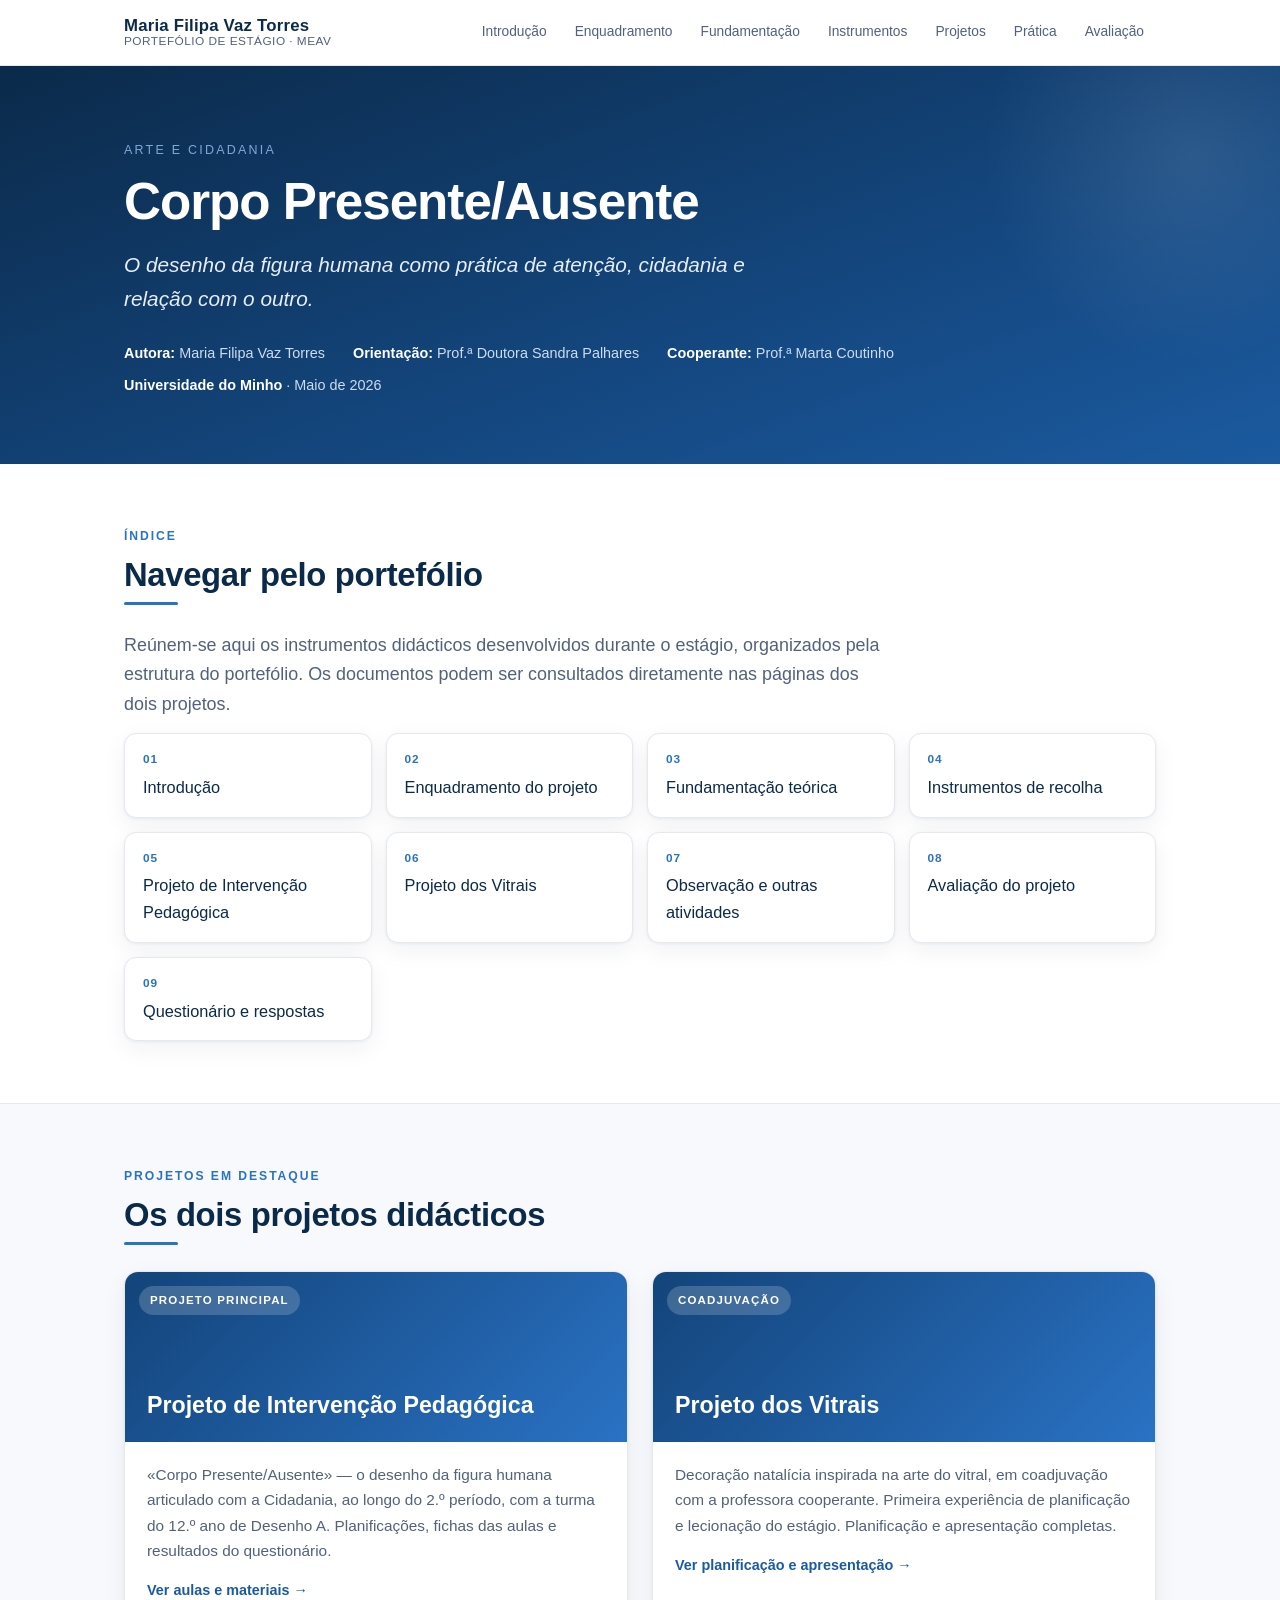
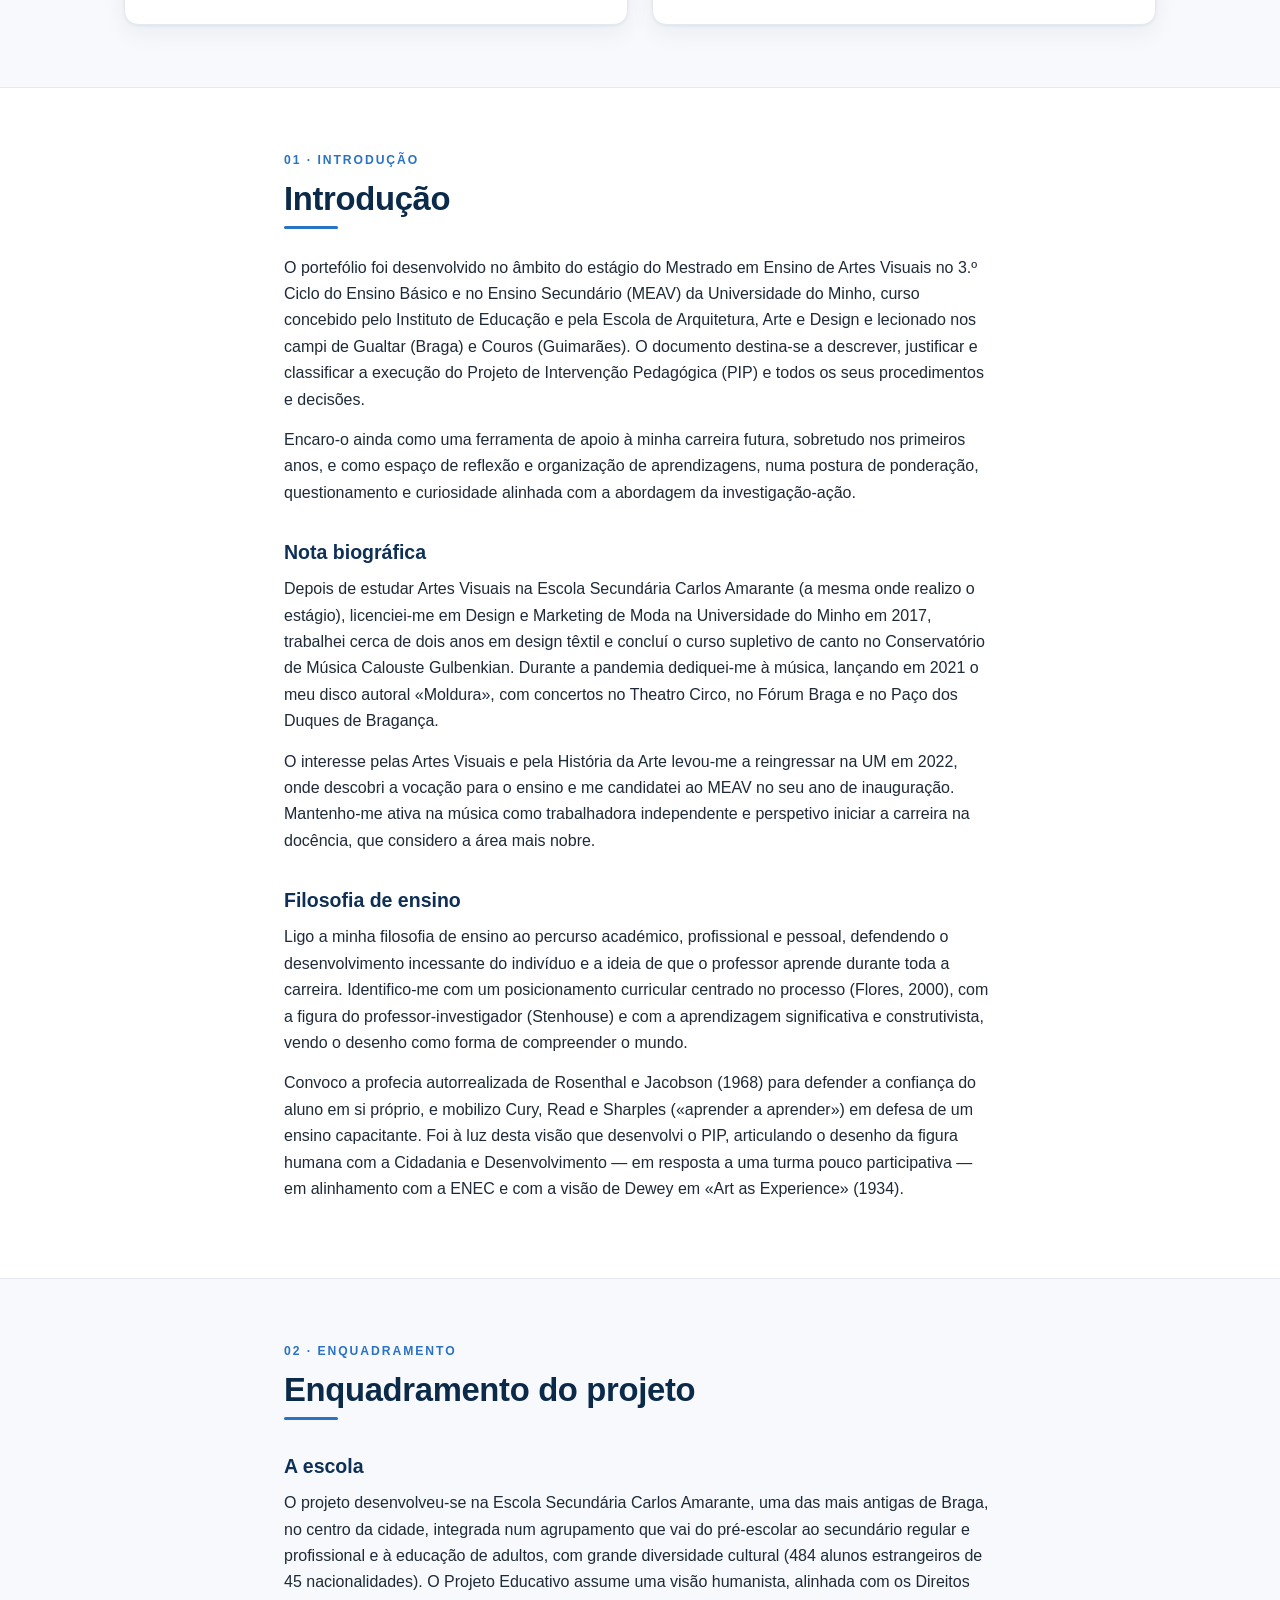
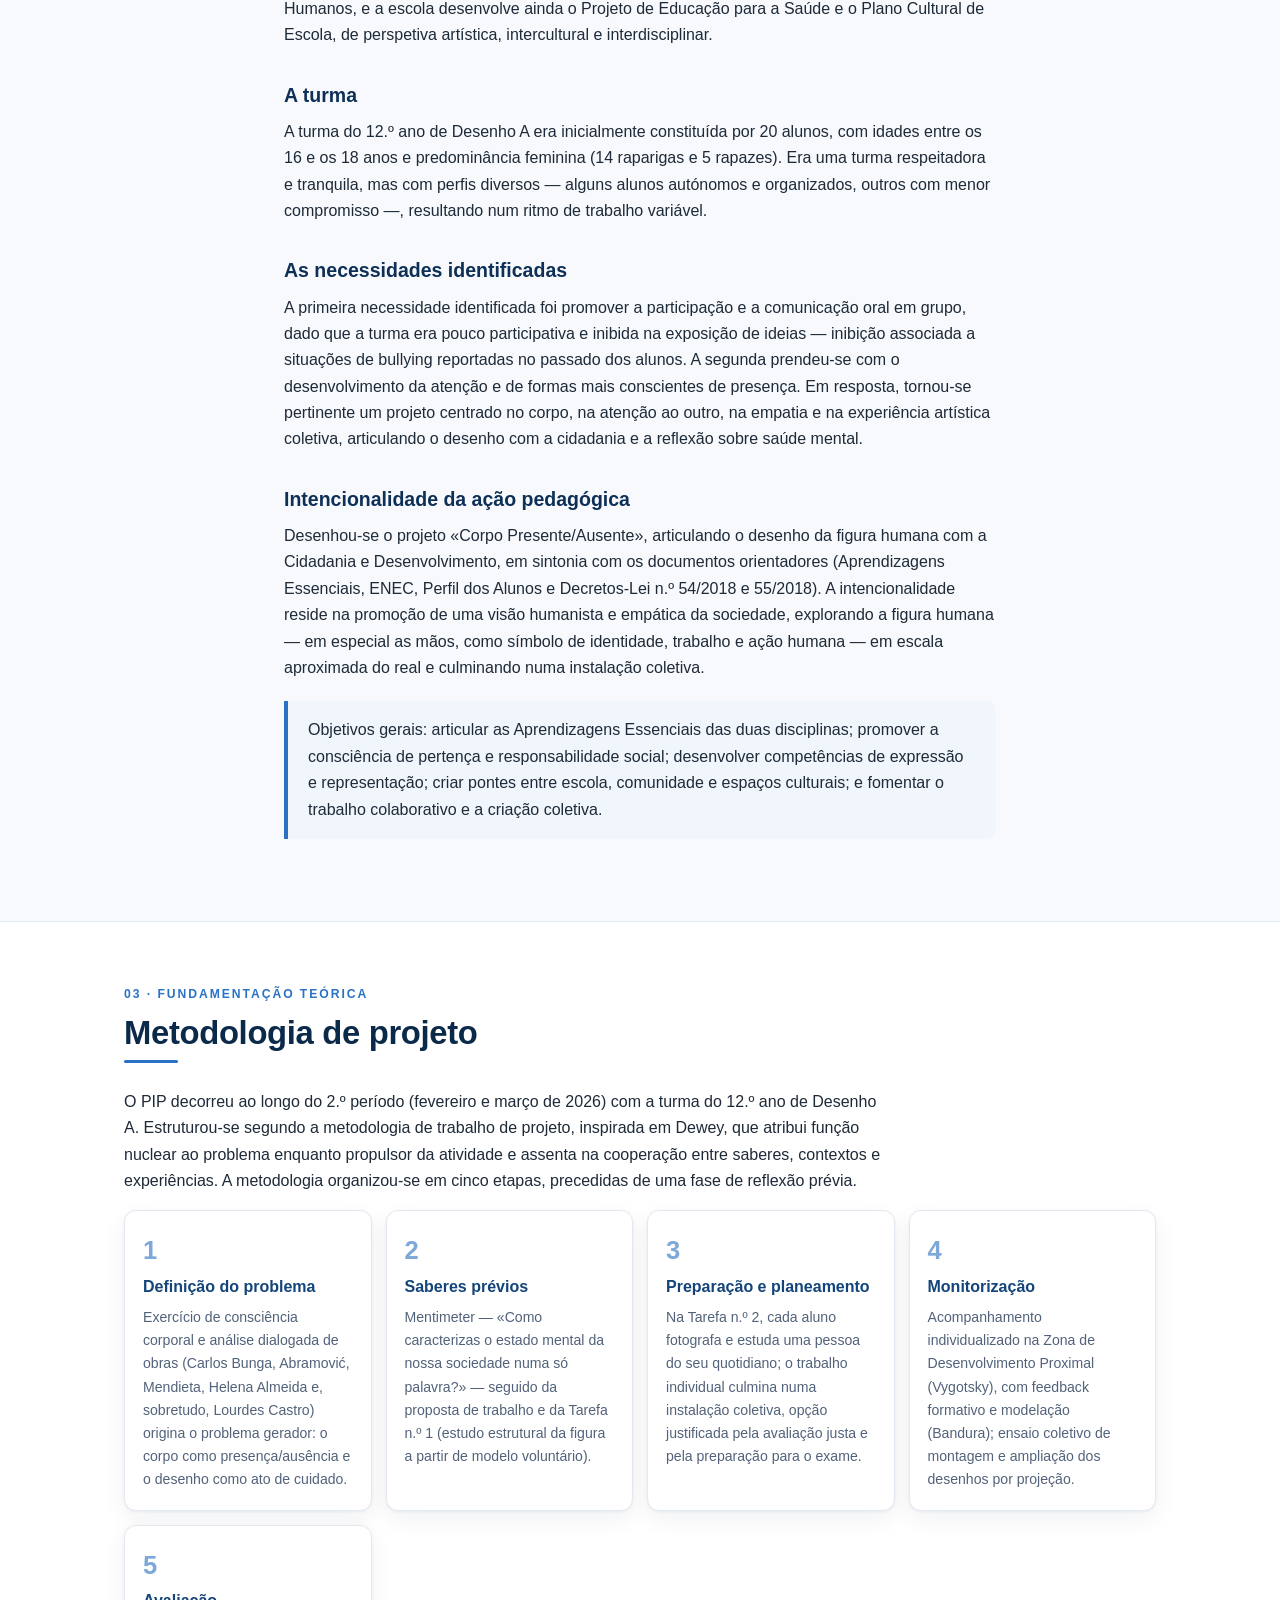
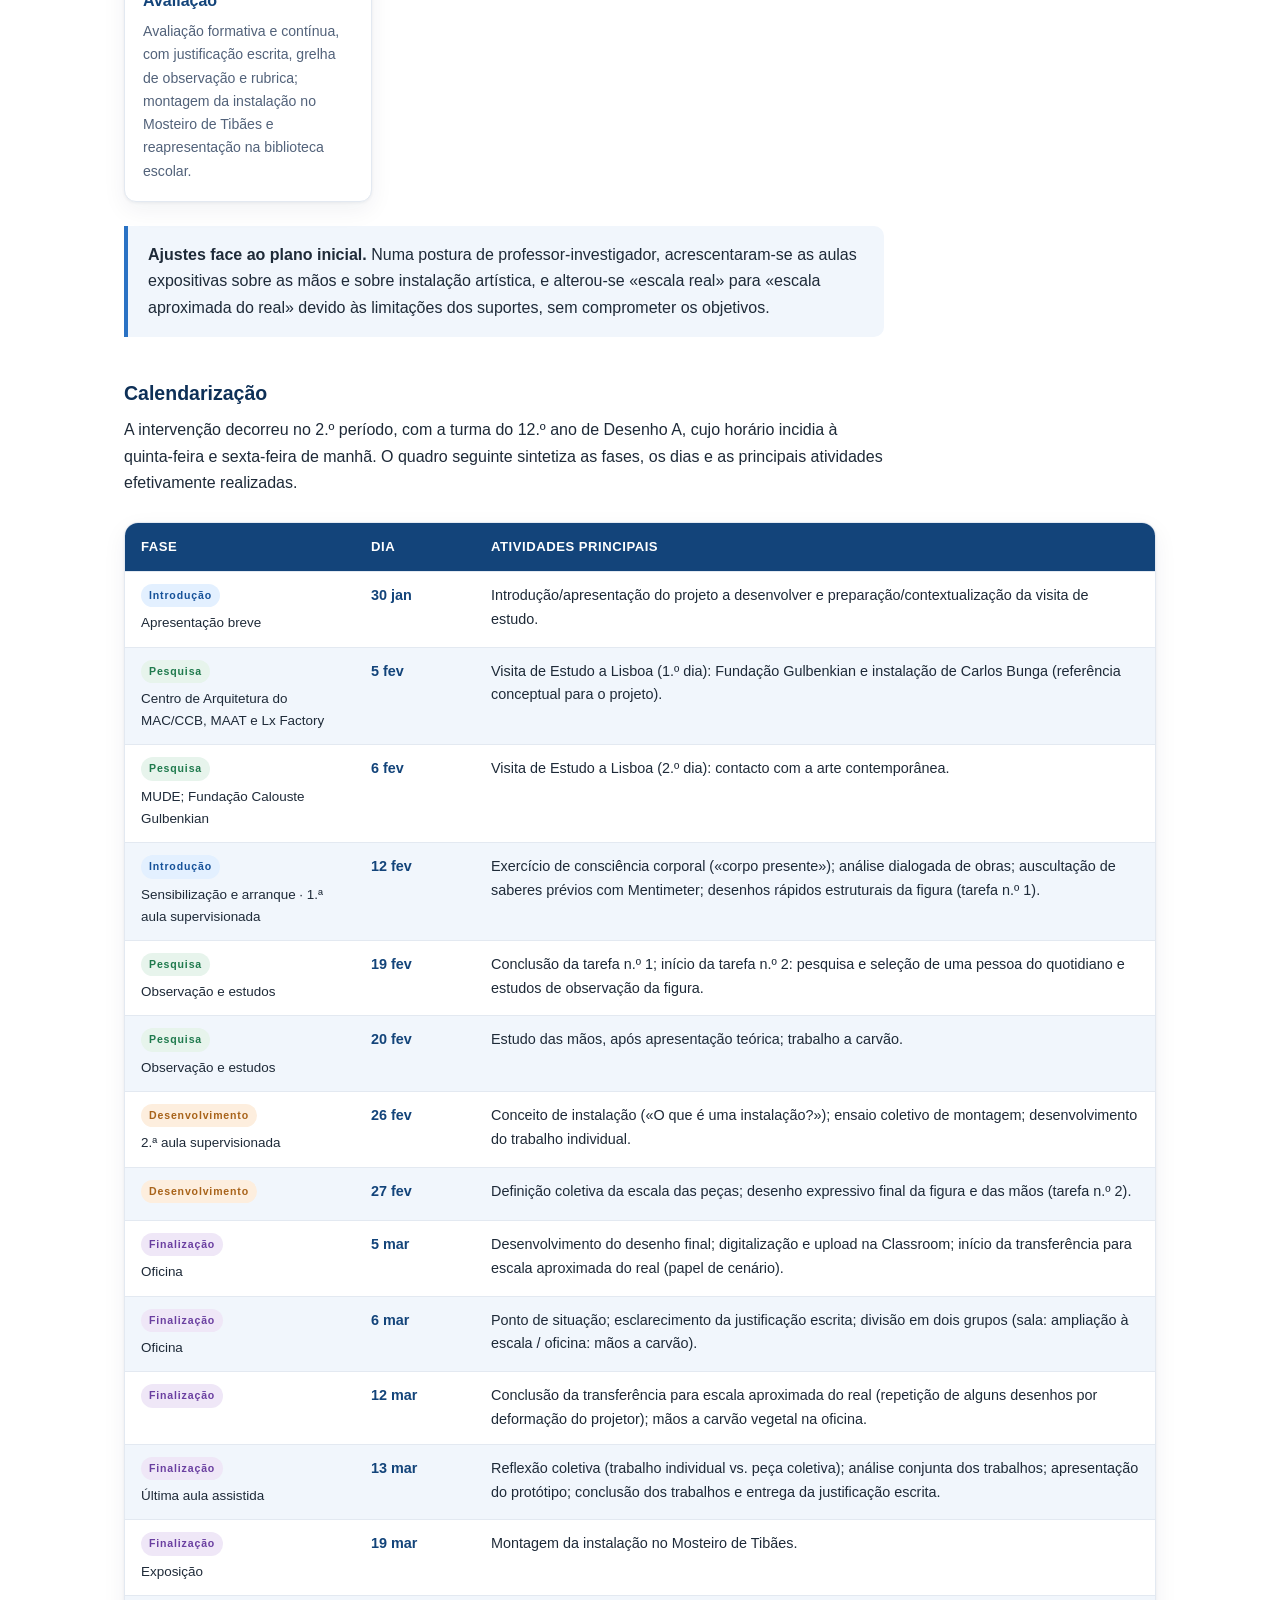
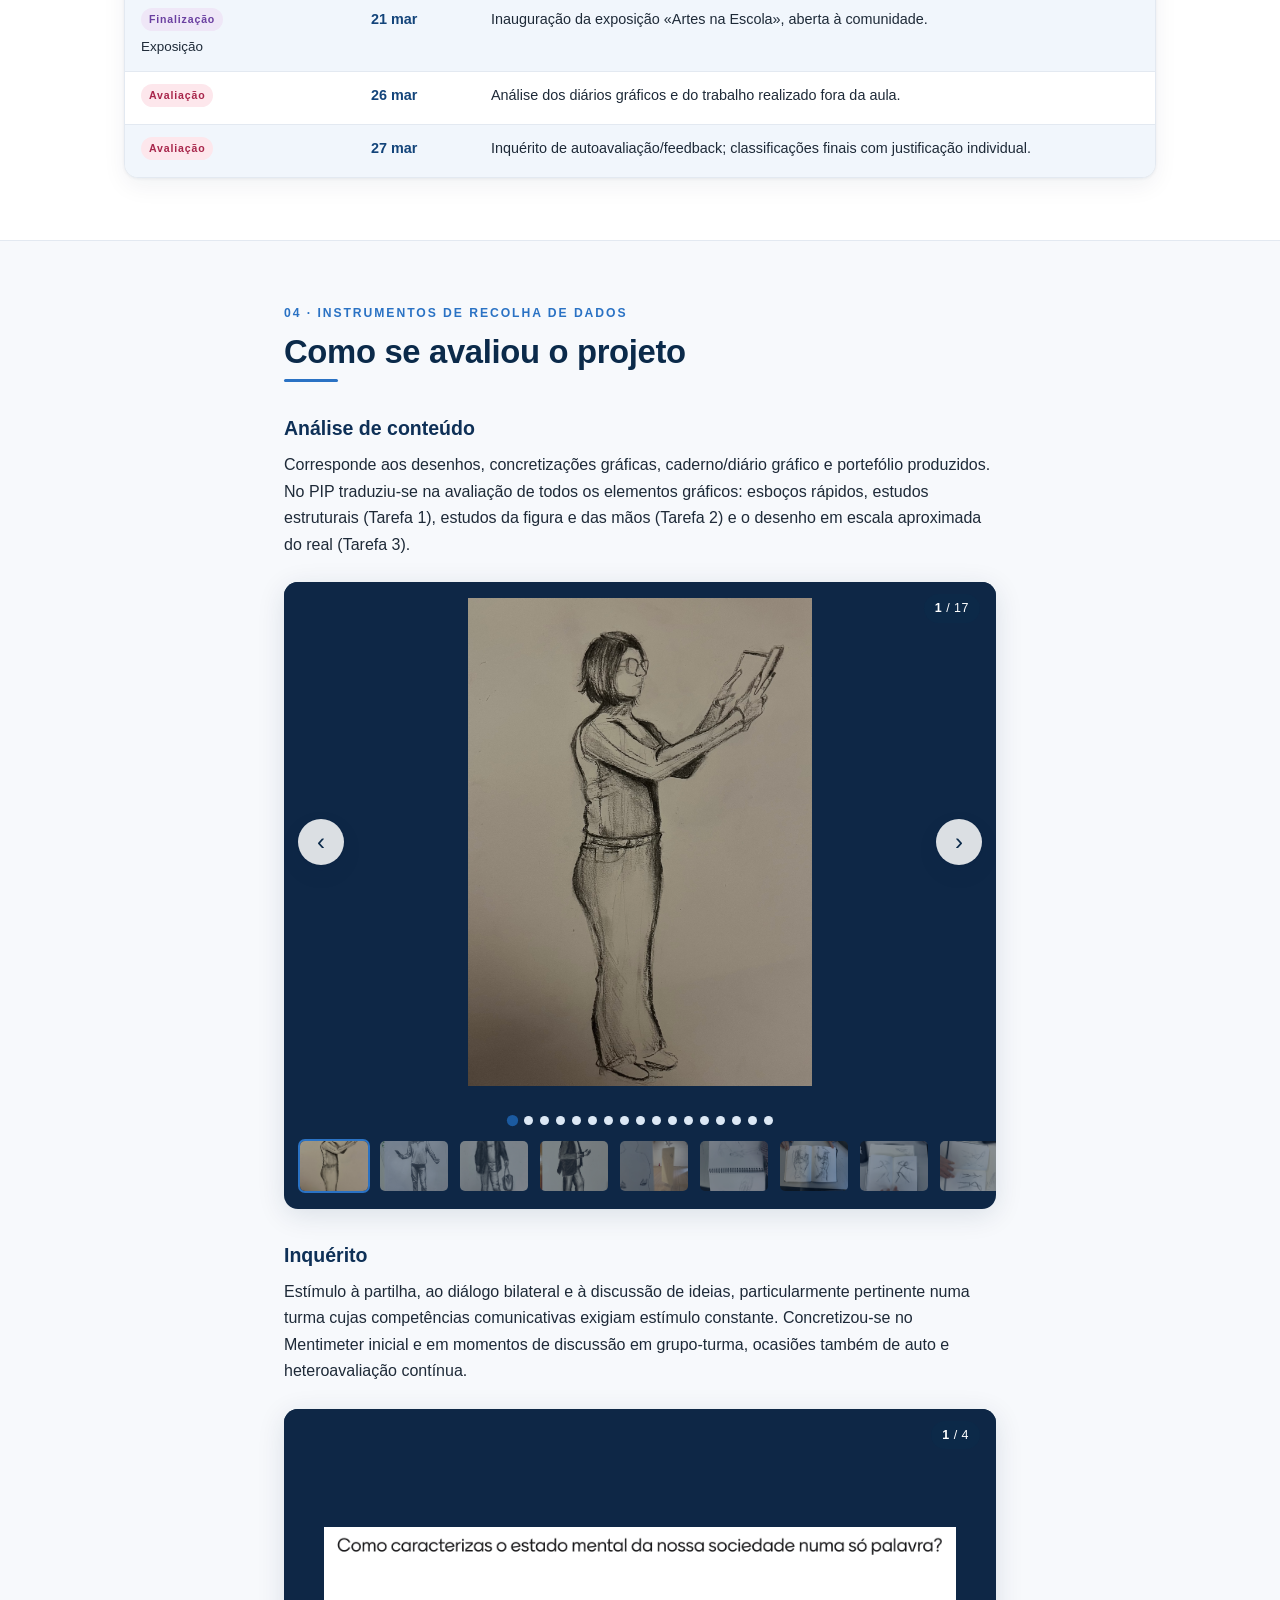
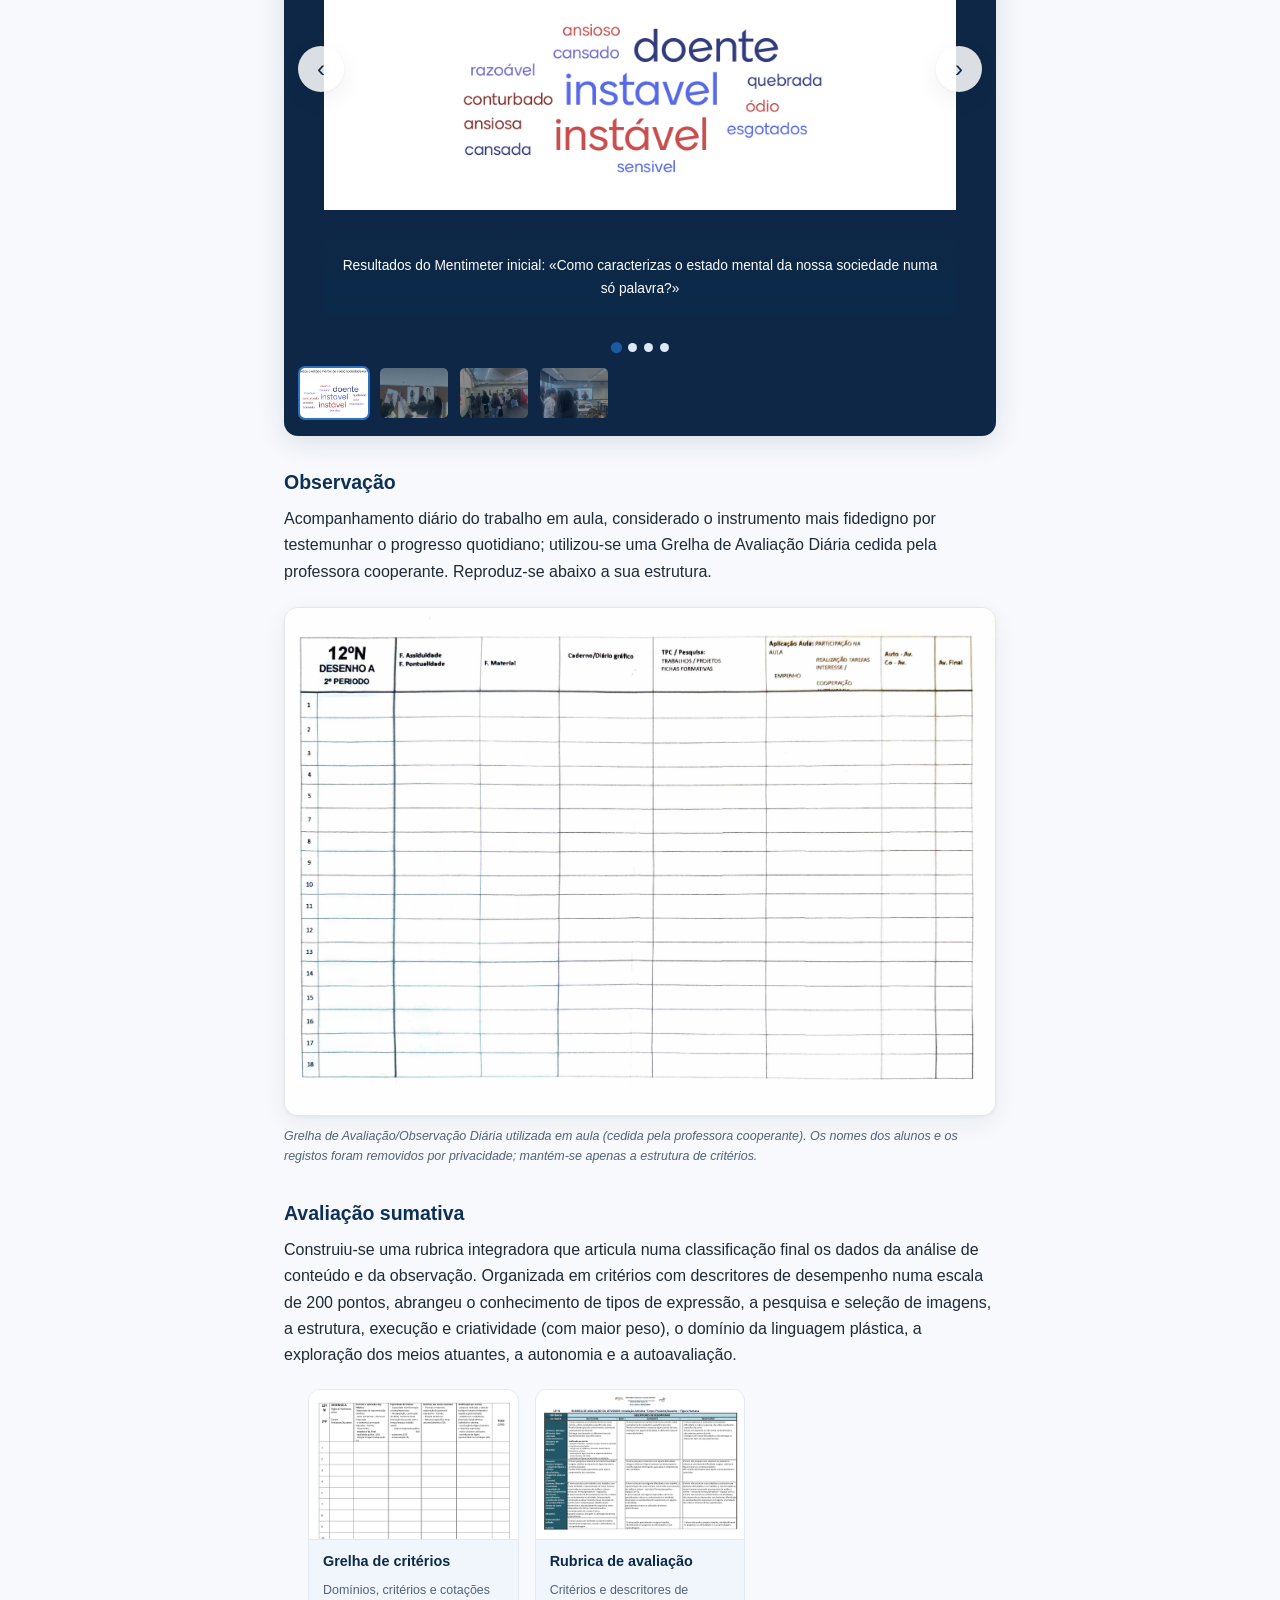
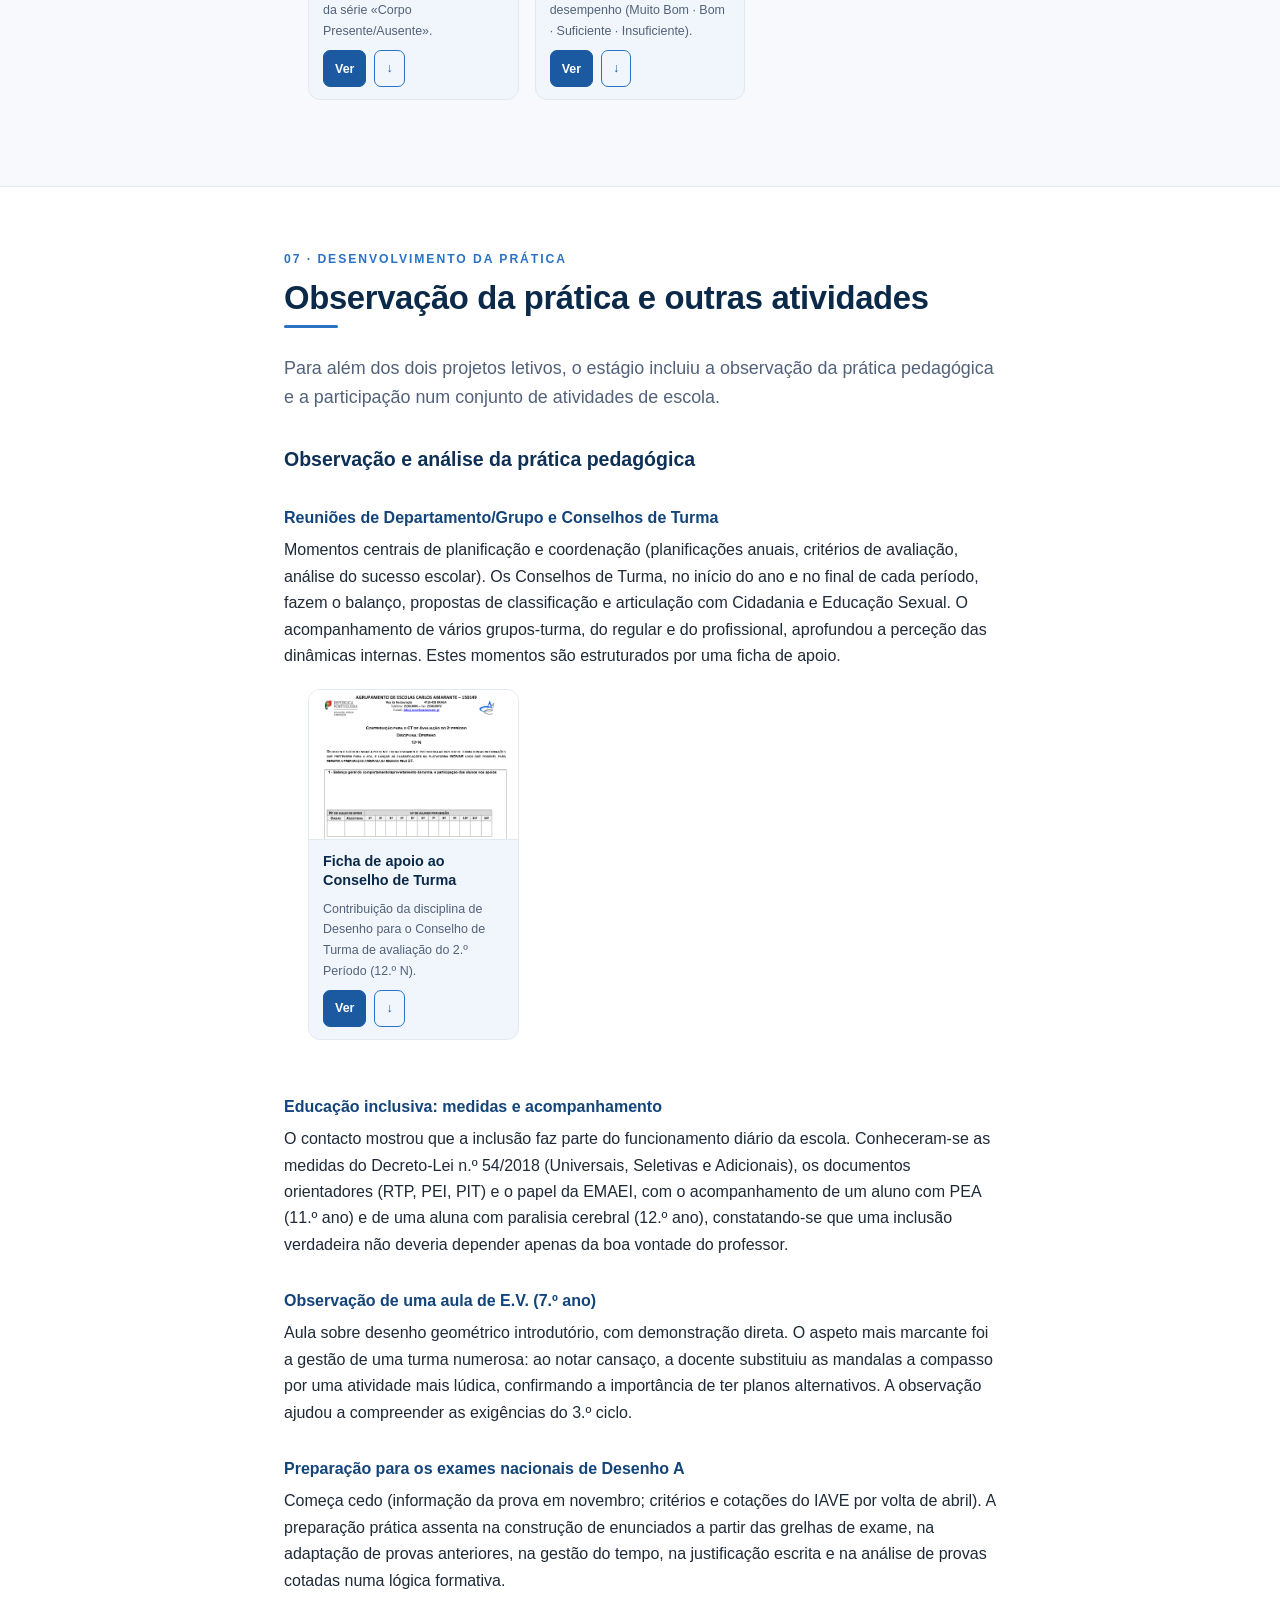
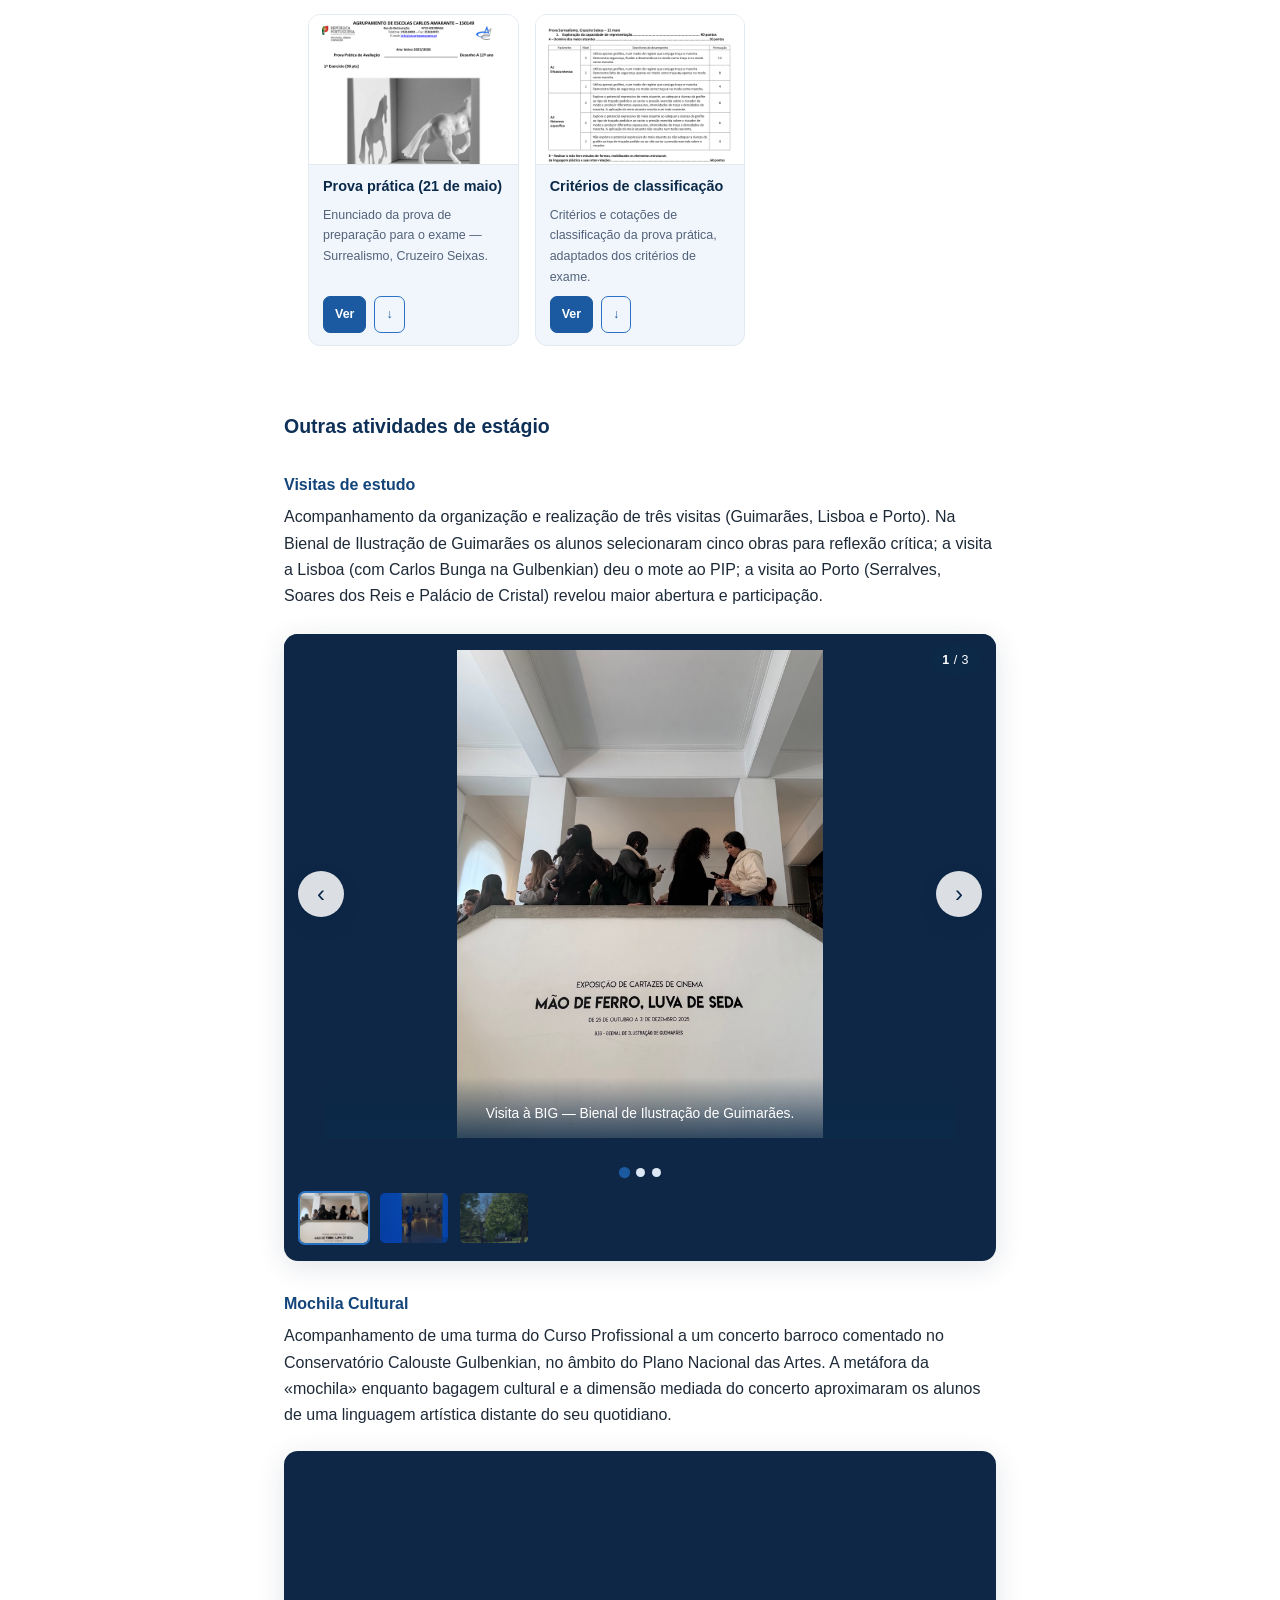
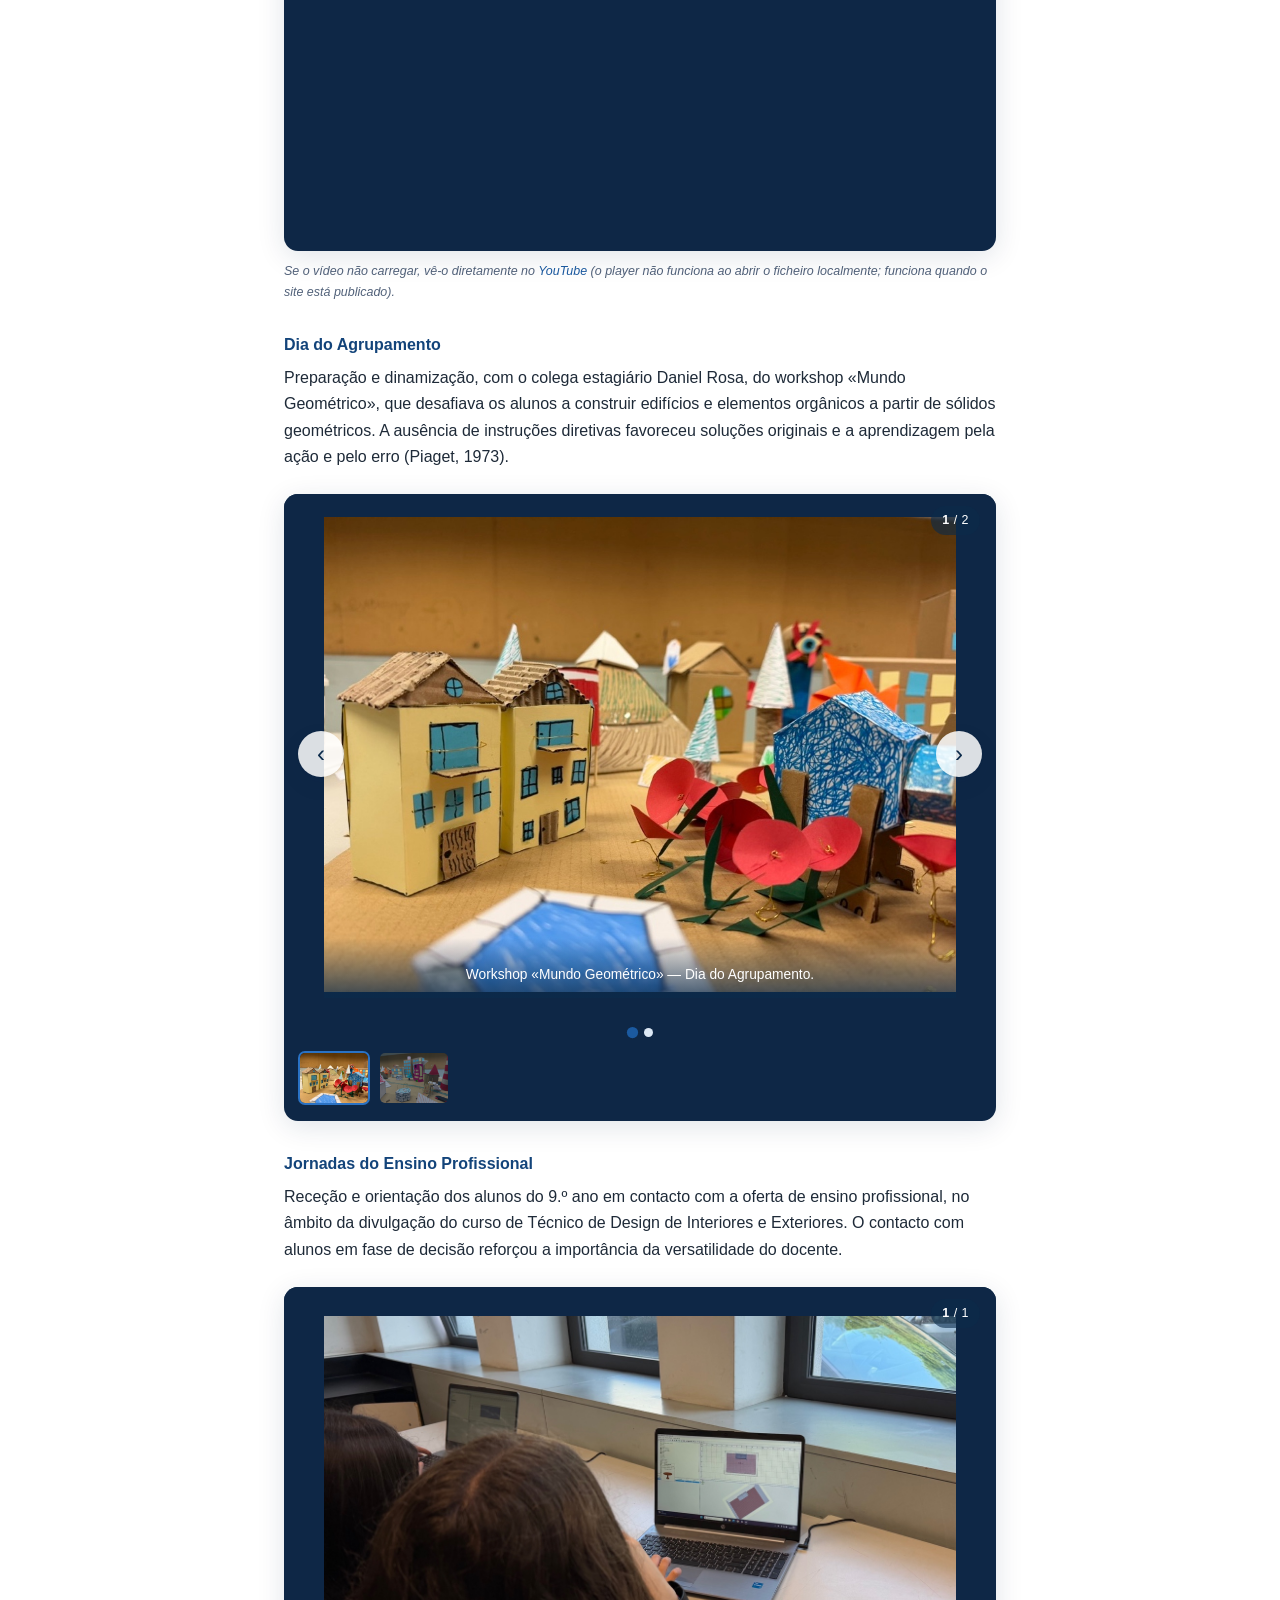
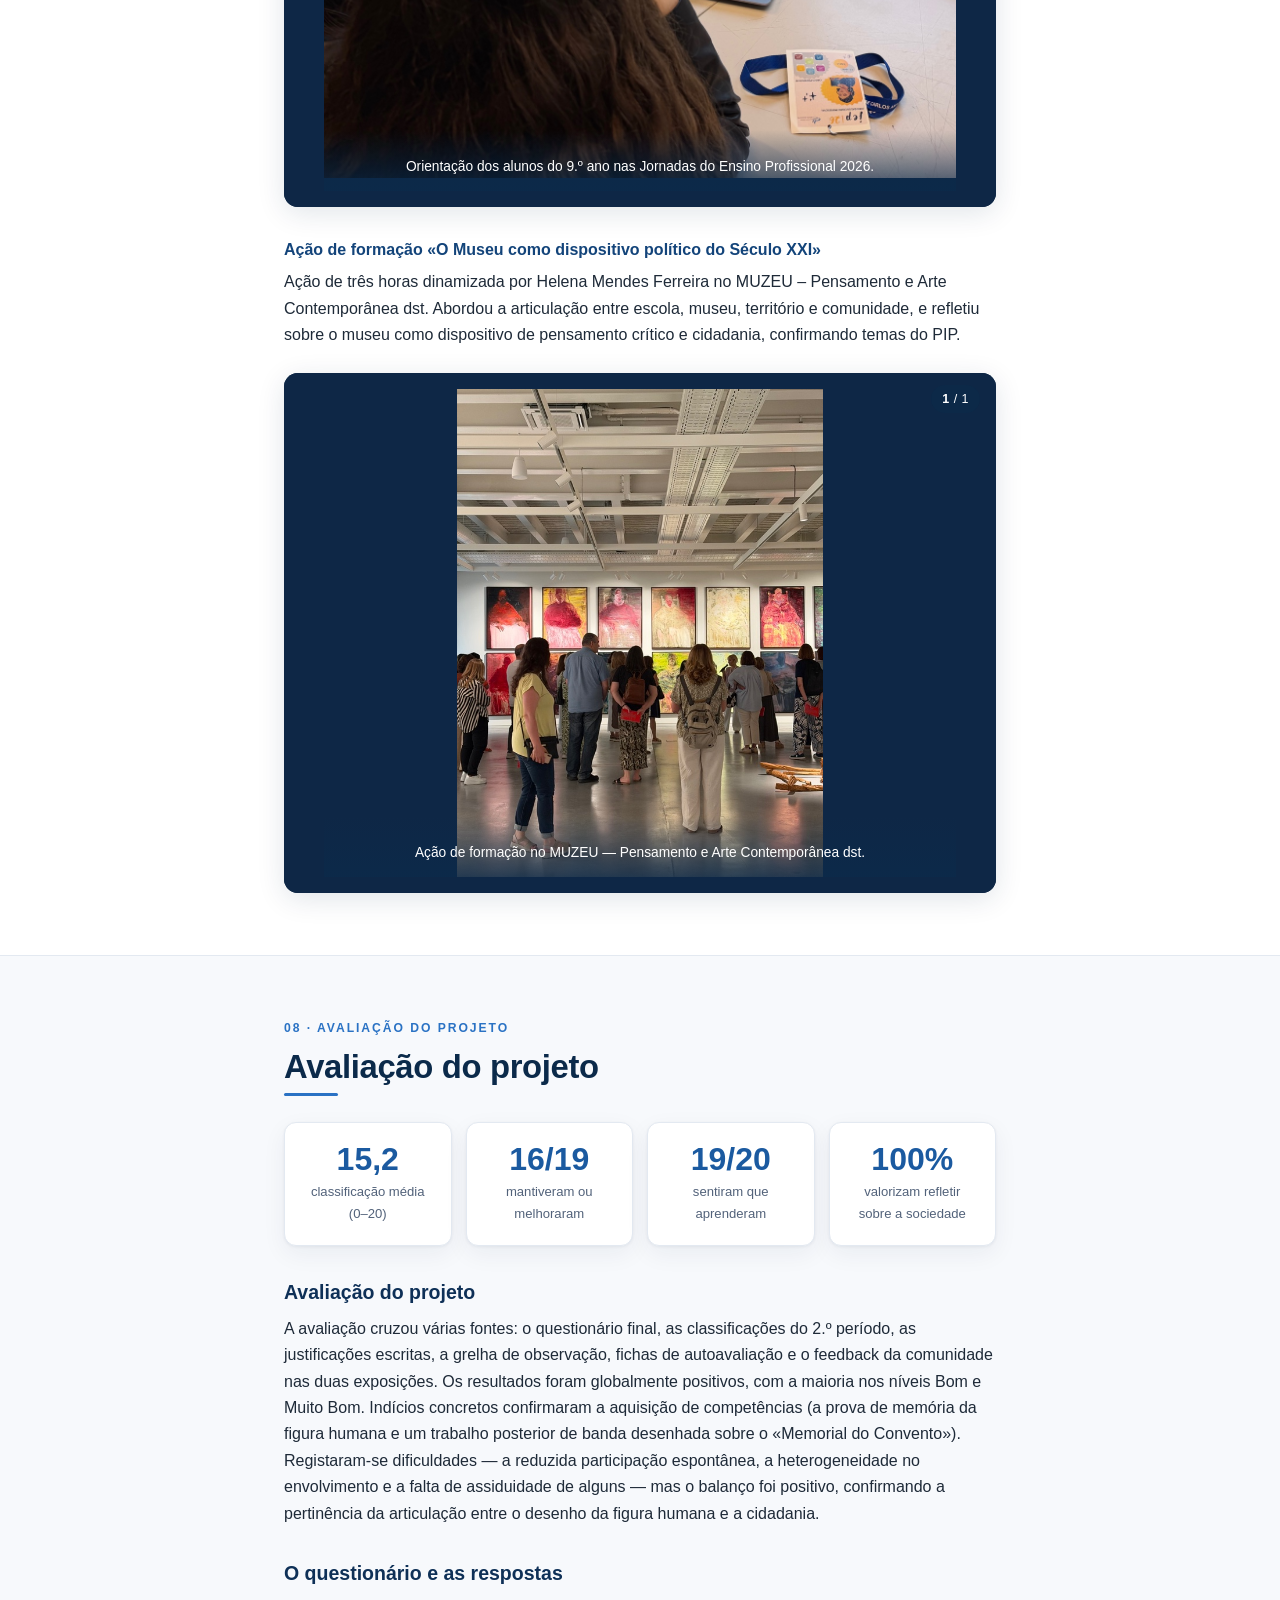
==== commit b1480f48: "Configurar domínio corpopresenteausente.me - site/CNAME para GitHub Pages - canonical + Open Graph e" ====
--- a/site/index.html
+++ b/site/index.html
@@ -5,6 +5,13 @@
 <meta name="viewport" content="width=device-width, initial-scale=1.0">
 <title>Portefólio de Estágio — Maria Filipa Vaz Torres</title>
 <meta name="description" content="Arte e Cidadania — Corpo Presente/Ausente. Portefólio de estágio do Mestrado em Ensino de Artes Visuais. Maria Filipa Vaz Torres, Universidade do Minho.">
+<link rel="canonical" href="https://corpopresenteausente.me/">
+<meta property="og:type" content="website">
+<meta property="og:site_name" content="Corpo Presente/Ausente">
+<meta property="og:title" content="Corpo Presente/Ausente — Portefólio de Estágio">
+<meta property="og:description" content="O desenho da figura humana como prática de atenção, cidadania e relação com o outro. Maria Filipa Vaz Torres, MEAV — Universidade do Minho.">
+<meta property="og:url" content="https://corpopresenteausente.me/">
+<meta property="og:locale" content="pt_PT">
 <link rel="stylesheet" href="style.css">
 </head>
 <body>
